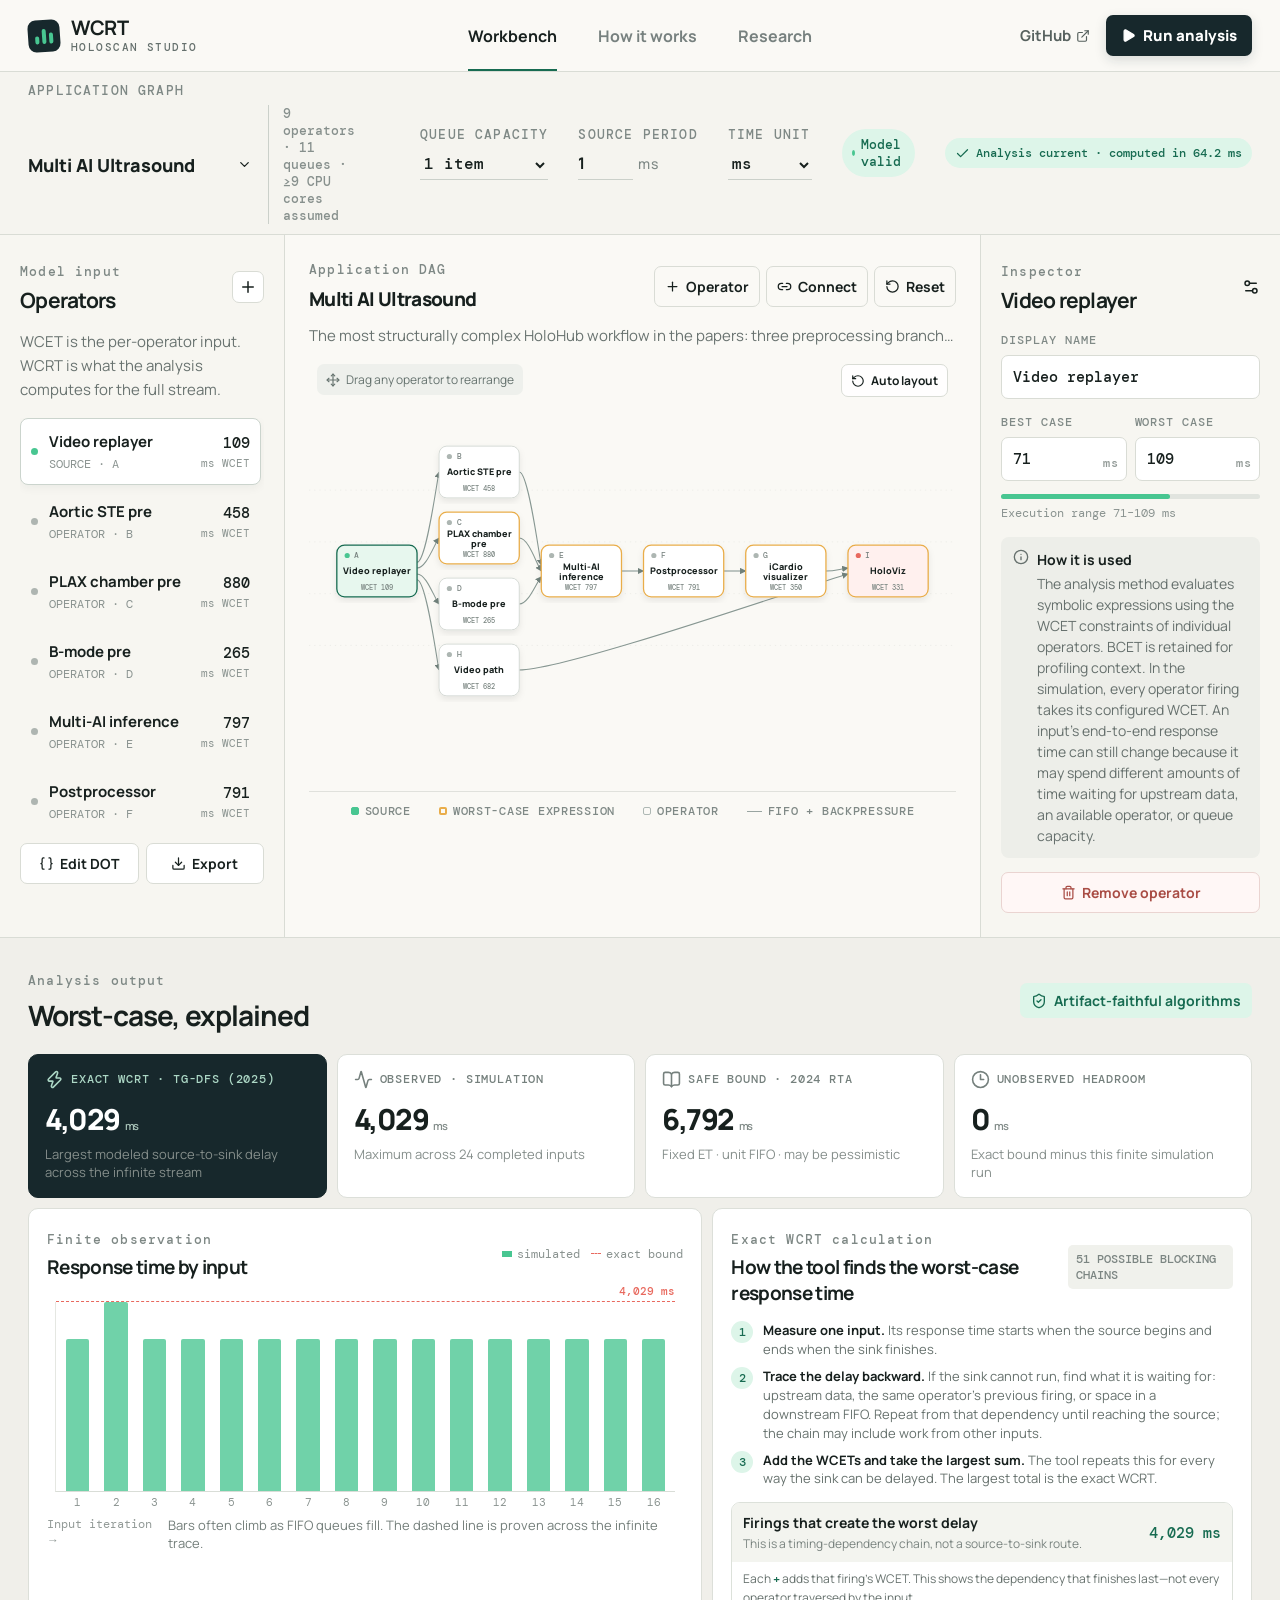
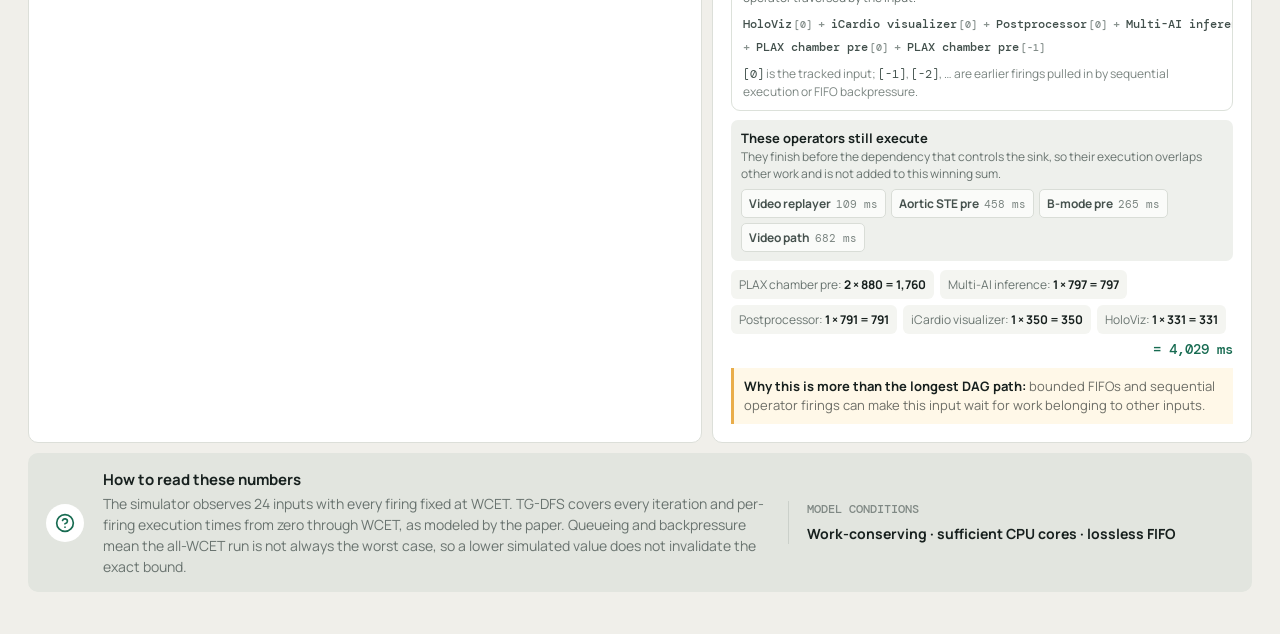
==== index.html @ 4a877a73 "Make timing fields seamless to edit" ====
<!doctype html>
<html lang="en">
  <head>
    <meta charset="UTF-8" />
    <meta name="viewport" content="width=device-width, initial-scale=1.0" />
    <meta name="theme-color" content="#f3f2ed" />
    <link rel="icon" href="/favicon.svg" type="image/svg+xml" />
    <meta name="description" content="Interactive response-time analysis for NVIDIA Holoscan application graphs." />
    <title>Holoscan WCRT Studio</title>
    <script type="module" crossorigin src="/assets/index-D1Czj8SK.js"></script>
    <link rel="stylesheet" crossorigin href="/assets/index-jRP86e7h.css">
  </head>
  <body>
    <div id="root"></div>
  </body>
</html>
---- assets/index-jRP86e7h.css ----
@import "https://fonts.googleapis.com/css2?family=DM+Mono:wght@400;500&family=Manrope:wght@400;500;600;700;800&display=swap";:root{color:#17201e;font-synthesis:none;--ink:#17201e;--muted:#697370;--line:#d9dcd5;--paper:#faf9f5;--white:#fff;--green:#48c691;--green-dark:#176b51;--green-pale:#ddf5e9;--navy:#17282c;--blue:#437bff;--amber:#e9ad4a;--red:#e8695e;background:#f2f1ec;font-family:Manrope,system-ui,sans-serif}*{box-sizing:border-box}body{background:var(--paper);min-width:320px;min-height:100vh;margin:0}button,input,select,textarea{font:inherit}button,select{cursor:pointer}button{color:inherit}a{color:inherit;text-decoration:none}code{font-family:DM Mono,monospace}.app-shell{min-height:100vh}.topbar{border-bottom:1px solid var(--line);z-index:50;-webkit-backdrop-filter:blur(14px);backdrop-filter:blur(14px);background:#faf9f5f0;grid-template-columns:270px 1fr 270px;align-items:center;height:66px;padding:0 28px;display:grid;position:sticky;top:0}.logo-lockup{align-items:center;gap:11px;display:flex}.logo-lockup strong{letter-spacing:-.04em;font-size:17px;line-height:1;display:block}.logo-lockup small{letter-spacing:.13em;color:#65706d;margin-top:4px;font:500 8px/1 DM Mono;display:block}.logo-mark{background:var(--navy);border-radius:8px;justify-content:center;align-items:flex-end;gap:3px;width:32px;height:32px;padding-bottom:8px;display:flex;transform:rotate(-4deg)}.logo-mark span{background:var(--green);border-radius:2px;width:4px;display:block}.logo-mark span:first-child{height:8px}.logo-mark span:nth-child(2){height:15px}.logo-mark span:nth-child(3){height:11px}.main-nav{justify-content:center;gap:5px;height:100%;display:flex}.main-nav button{color:#77817f;background:0 0;border:0;padding:0 18px;font-size:13px;font-weight:700;position:relative}.main-nav button:after{content:"";background:var(--green-dark);height:2px;transition:transform .2s;position:absolute;bottom:0;left:18px;right:18px;transform:scaleX(0)}.main-nav button.active{color:var(--ink)}.main-nav button.active:after{transform:scaleX(1)}.top-actions{justify-self:end;align-items:center;gap:16px;display:flex}.text-link{color:#56615e;align-items:center;gap:5px;font-size:12px;font-weight:700;display:inline-flex}.run-button,.primary-button{background:var(--navy);color:#fff;border:0;border-radius:7px;align-items:center;gap:7px;padding:10px 15px;font-size:12px;font-weight:800;display:inline-flex;box-shadow:0 4px 12px #17282c26}.menu-button{background:0 0;border:0;display:none}.context-bar{border-bottom:1px solid var(--line);background:#f5f4ef;align-items:center;gap:30px;min-height:78px;padding:10px 28px;display:flex}.preset-control{grid-template-columns:auto auto;align-items:center;column-gap:14px;display:grid}.preset-control label,.compact-control,.eyebrow{color:#7e8885;letter-spacing:.12em;font:500 9px/1.2 DM Mono}.preset-control label{grid-column:1/3;margin-bottom:5px}.select-wrap{align-items:center;display:flex;position:relative}.select-wrap select{appearance:none;color:var(--ink);background:0 0;border:0;padding:3px 26px 3px 0;font-size:15px;font-weight:800}.select-wrap svg{pointer-events:none;position:absolute;right:2px}.graph-meta{color:#87908d;border-left:1px solid #cbd0ca;padding-left:14px;font:500 10px DM Mono}.context-spacer{flex:1}.compact-control{white-space:nowrap;flex-direction:column;gap:7px;display:flex}.compact-control select,.compact-control input{min-width:84px;color:var(--ink);background:0 0;border:0;border-bottom:1px solid #cbd0ca;outline:none;padding:1px 0 4px;font-size:12px;font-weight:700}.compact-control input{width:55px;min-width:0}.compact-control span{text-transform:lowercase;font-family:Manrope;font-size:11px}.model-status{border-radius:99px;align-items:center;gap:6px;padding:7px 10px;font:600 10px DM Mono;display:flex}.model-status span{border-radius:50%;width:6px;height:6px}.model-status.good{background:var(--green-pale);color:var(--green-dark)}.model-status.good span{background:var(--green)}.model-status.bad{color:#a8473f;background:#fee6e3}.model-status.bad span{background:var(--red)}.analysis-status{white-space:nowrap;color:#66716d;background:#eef0ec;border-radius:99px;align-items:center;gap:6px;padding:7px 10px;font:600 10px DM Mono;display:flex}.analysis-status.success{background:var(--green-pale);color:var(--green-dark)}.analysis-status.running{color:#345eac;background:#e6eefc}.analysis-status.dirty{color:#895a13;background:#fff0d6}.spin{animation:.85s linear infinite spin}@keyframes spin{to{transform:rotate(360deg)}}.validation-banner{color:#7c5216;background:#fff0de;border:1px solid #f1c77f;border-radius:9px;align-items:flex-start;gap:10px;margin:16px 28px 0;padding:12px 16px;font-size:12px;display:flex}.validation-banner strong,.validation-banner span{display:block}.validation-banner span{margin-top:2px}.analysis-progress,.stale-banner{border-radius:9px;align-items:flex-start;gap:10px;margin:16px 28px 0;padding:13px 16px;font-size:13px;display:flex;position:relative;overflow:hidden}.analysis-progress{color:#315893;background:#edf3ff;border:1px solid #b9cbed}.stale-banner{color:#7c5519;background:#fff3dc;border:1px solid #e9c57f}.analysis-progress strong,.analysis-progress span,.stale-banner strong,.stale-banner span{display:block}.analysis-progress span,.stale-banner span{color:inherit;opacity:.82;margin-top:3px}.analysis-progress i{background:linear-gradient(90deg, transparent 0%, var(--blue) 48%, transparent 100%);height:3px;animation:1.15s ease-in-out infinite progress-sweep;position:absolute;bottom:0;left:0;right:0}@keyframes progress-sweep{0%{transform:translate(-100%)}to{transform:translate(100%)}}.run-button.running{background:#4a5653}.workspace-grid{border-bottom:1px solid var(--line);grid-template-columns:248px minmax(520px,1fr) 250px;min-height:590px;display:grid}.left-panel,.right-panel{background:#f7f6f1;padding:22px 18px}.left-panel{border-right:1px solid var(--line)}.right-panel{border-left:1px solid var(--line)}.panel-heading,.canvas-toolbar,.section-title,.card-head,.modal-head{justify-content:space-between;align-items:center;gap:12px;display:flex}.panel-heading h2,.section-title h2,.canvas-toolbar h1,.card-head h3,.modal h2{letter-spacing:-.035em;margin:5px 0 0}.helper{color:var(--muted);margin:16px 0;font-size:11px;line-height:1.55}.graph-title-editor{flex:1;min-width:0;display:block}.graph-title-editor input{width:min(480px,100%);color:var(--ink);letter-spacing:-.035em;background:0 0;border:1px solid #0000;border-radius:6px;outline:none;margin:3px 0 0 -7px;padding:3px 6px;font-size:19px;font-weight:800;display:block}.graph-title-editor input:hover{border-color:var(--line);background:#ffffff73}.graph-title-editor input:focus{border-color:var(--green-dark);background:var(--white);box-shadow:0 0 0 3px #48c6911c}.icon-button{border:1px solid var(--line);background:var(--white);border-radius:7px;justify-content:center;align-items:center;width:32px;height:32px;display:inline-flex}.operator-list{flex-direction:column;gap:3px;max-height:410px;padding-right:3px;display:flex;overflow-y:auto}.operator-row{text-align:left;background:0 0;border:1px solid #0000;border-radius:8px;grid-template-columns:10px 1fr auto;align-items:center;gap:8px;width:100%;padding:10px 9px;display:grid}.operator-row:hover{background:#eeefe9}.operator-row.selected{background:var(--white);border-color:#cbd4cd;box-shadow:0 3px 10px #17201e0d}.role-dot{background:#aeb5b1;border-radius:50%;width:7px;height:7px}.role-dot.source{background:var(--green)}.role-dot.sink{background:var(--red)}.operator-copy strong,.operator-copy small,.wcet-value strong,.wcet-value small{display:block}.operator-copy strong{white-space:nowrap;text-overflow:ellipsis;max-width:112px;font-size:11px;font-weight:700;overflow:hidden}.operator-copy small{color:#8a9390;text-transform:uppercase;margin-top:3px;font:400 8px DM Mono}.wcet-value{text-align:right}.wcet-value strong{font:500 11px DM Mono}.wcet-value small{color:#8a9390;margin-top:3px;font:400 7px DM Mono}.left-actions{grid-template-columns:1fr 1fr;gap:7px;margin-top:15px;display:grid}.left-actions button,.tool-group button,.secondary-button{border:1px solid var(--line);background:var(--white);border-radius:7px;justify-content:center;align-items:center;gap:6px;padding:8px;font-size:10px;font-weight:700;display:inline-flex}.canvas-panel{background:var(--paper);min-width:0;padding:22px 24px 12px;overflow:hidden}.canvas-description{color:var(--muted);white-space:nowrap;text-overflow:ellipsis;max-width:690px;margin:8px 0 2px;font-size:11px;overflow:hidden}.tool-group{gap:6px;display:flex}.tool-group button{background:0 0}.tool-group button:hover,.tool-group button.active{background:var(--green-pale);color:var(--green-dark);border-color:#88bda6}.connect-hint{background:var(--green-pale);color:var(--green-dark);border-radius:7px;align-items:center;gap:7px;margin-top:10px;padding:8px 12px;font-size:10px;display:flex}.graph-canvas{width:100%;min-height:430px;margin-top:8px;position:relative}.graph-canvas>svg{width:100%;height:430px;overflow:visible}.grid-lines line{stroke:#e7e7e1;stroke-dasharray:2 6}.edges path{stroke:#9aa7a2;stroke-width:1.6px;fill:none}.edges marker path{fill:#8c9b96;stroke:none}.queue-pill rect{fill:#f1f2ee;stroke:#d4d9d3}.queue-pill text{fill:#77827e;text-anchor:middle;font:500 9px DM Mono}.node{cursor:grab;touch-action:none;outline:none}.node:active{cursor:grabbing}.node>rect{fill:var(--white);stroke:#cbd2cd;stroke-width:1.2px;transition:stroke .18s,fill .18s}.node:hover>rect{stroke:#86a89a}.node.selected>rect{stroke:var(--green-dark);stroke-width:2px}.node.critical>rect{stroke:var(--amber);stroke-width:2px}.node.selected.critical>rect{stroke:var(--green-dark)}.node.source>rect{fill:#e7f7ee}.node.sink>rect{fill:#fff0ee}.node circle{fill:#adb6b2}.node.source circle{fill:var(--green)}.node.sink circle{fill:var(--red)}.node-id{fill:#798481;font:500 9px DM Mono}.node-name{fill:var(--ink);font-size:11px;font-weight:800}.node-time{fill:#7b8682;font:500 8px DM Mono}.legend{color:#7f8986;text-transform:uppercase;letter-spacing:.06em;border-top:1px solid #e0e1dc;justify-content:center;align-items:center;gap:22px;padding-top:11px;font:500 8px DM Mono;display:flex}.legend span{align-items:center;gap:6px;display:flex}.legend-node{border:1px solid #aeb8b4;border-radius:2px;width:8px;height:8px}.legend-node.source{background:var(--green);border-color:var(--green)}.legend-node.critical{border:2px solid var(--amber)}.legend-line{background:#99a5a1;width:15px;height:1px}.inspector-form{margin-top:18px}.inspector-form>label,.field-row label{letter-spacing:.08em;color:#808a87;font:500 8px DM Mono;display:block;position:relative}.inspector-form input{border:1px solid var(--line);background:var(--white);width:100%;color:var(--ink);border-radius:7px;outline:none;margin-top:7px;padding:9px 10px;font-size:11px;font-weight:700}.inspector-form input:focus{border-color:var(--green-dark);box-shadow:0 0 0 3px #48c6911c}.field-row{grid-template-columns:1fr 1fr;gap:8px;margin-top:15px;display:grid}.field-row label span{color:#929a97;text-transform:none;position:absolute;bottom:10px;right:8px}.field-row input{padding-right:26px}.range-visual{background:#e1e4df;border-radius:9px;height:5px;margin-top:13px;position:relative}.range-visual div{background:var(--green);border-radius:9px;height:100%}.range-visual span{color:#8a9390;font:400 8px DM Mono;position:absolute;top:11px;left:0}.inspector-note{color:#66706d;background:#edeee9;border-radius:8px;align-items:flex-start;gap:8px;margin-top:38px;padding:12px;display:flex}.inspector-note svg{flex:none}.inspector-note p{margin:0;font-size:9px;line-height:1.5}.inspector-note strong{color:var(--ink);margin-bottom:3px;display:block}.danger-button{color:#a94d45;background:#fff7f6;border:1px solid #ead4d1;border-radius:7px;justify-content:center;align-items:center;gap:6px;width:100%;margin-top:14px;padding:8px;font-size:10px;font-weight:700;display:flex}.results-section{background:#f0efea;padding:30px 28px 42px}.research-badge{color:var(--green-dark);background:var(--green-pale);border-radius:7px;align-items:center;gap:7px;padding:8px 11px;font-size:10px;font-weight:700;display:flex}.metric-grid{grid-template-columns:repeat(4,1fr);gap:10px;margin-top:20px;display:grid}.metric-card{background:var(--white);border:1px solid #dcdfd9;border-radius:10px;min-width:0;padding:15px 16px}.metric-card.primary{background:var(--navy);color:#fff;border-color:var(--navy)}.metric-label{color:#75807d;letter-spacing:.07em;align-items:center;gap:7px;font:500 8px DM Mono;display:flex}.primary .metric-label{color:#acd7c5}.metric-value{letter-spacing:-.05em;white-space:nowrap;text-overflow:ellipsis;margin-top:10px;font-size:29px;font-weight:800;overflow:hidden}.metric-value small{color:#818b88;margin-left:5px;font-size:11px;font-weight:600}.primary .metric-value small{color:#a8c3b8}.metric-card p{color:#858e8b;white-space:nowrap;text-overflow:ellipsis;margin:6px 0 0;font-size:9px;overflow:hidden}.analysis-grid{grid-template-columns:1.25fr 1fr;gap:10px;min-width:0;margin-top:10px;display:grid}.analysis-card{background:var(--white);border:1px solid #dcdfd9;border-radius:10px;min-width:0;min-height:305px;padding:18px}.chart-key{color:#89928f;align-items:center;gap:5px;font:400 8px DM Mono;display:flex}.chart-key .observed,.chart-key .bound{background:var(--green);width:10px;height:6px;display:inline-block}.chart-key .bound{border-top:1px dashed var(--red);background:0 0;height:1px;margin-left:6px}.bar-chart{border-bottom:1px solid #d9ddd7;border-left:1px solid #e5e7e2;align-items:flex-end;gap:5px;height:190px;margin:22px 8px 0;padding:0 5px;display:flex;position:relative}.bar-column{flex:1;justify-content:center;align-items:flex-end;min-width:5px;height:100%;display:flex;position:relative}.bar-value{background:var(--green);opacity:.78;border-radius:2px 2px 0 0;width:70%;transition:height .35s}.bar-column span{color:#8b9491;font:400 7px DM Mono;position:absolute;bottom:-18px}.bound-line{border-top:1px dashed var(--red);z-index:2;position:absolute;left:0;right:0}.bound-line span{color:var(--red);background:var(--white);padding-left:5px;font:500 8px DM Mono;position:absolute;bottom:4px;right:0}.chart-footer{color:#929a97;justify-content:space-between;margin-top:24px;font:400 8px DM Mono;display:flex}.chart-footer p{color:#737e7a;margin:0;font-family:Manrope;font-size:9px}.candidate-index{color:#7b8582;background:#f0f1ec;border-radius:5px;padding:6px 8px;font:500 8px DM Mono}.formula{white-space:nowrap;text-overflow:ellipsis;background:#f5f5f1;border-radius:7px;margin:18px 0;padding:12px;font:500 10px DM Mono;overflow:hidden}.formula span{color:#586561}.formula strong{color:var(--green-dark)}.contributions{flex-direction:column;gap:10px;display:flex}.contribution{grid-template-columns:120px 1fr 55px;align-items:center;gap:9px;font-size:9px;display:grid}.contribution>span{white-space:nowrap;text-overflow:ellipsis;overflow:hidden}.contribution>div{background:#edf0eb;border-radius:5px;height:6px;overflow:hidden}.contribution i{background:var(--amber);border-radius:5px;height:100%;display:block}.contribution i.negative{background:var(--blue)}.contribution strong{text-align:right;font:500 9px DM Mono}.inline-warning{color:#945f16;gap:6px;margin-top:12px;font-size:9px;display:flex}.empty-state{color:#9aa29f;flex-direction:column;justify-content:center;align-items:center;height:260px;font-size:11px;display:flex}.wcrt-guide{gap:8px;margin-top:15px;display:grid}.wcrt-guide>div{grid-template-columns:24px 1fr;align-items:start;gap:8px;display:grid}.wcrt-guide>div>span{background:var(--green-pale);width:22px;height:22px;color:var(--green-dark);border-radius:50%;place-items:center;font:500 10px DM Mono;display:grid}.wcrt-guide p{color:#66716d;margin:0;font-size:10px;line-height:1.45}.wcrt-guide strong{color:var(--ink)}.winning-chain{border:1px solid #dce1da;border-radius:9px;margin-top:14px;overflow:hidden}.winning-chain-head{background:#f3f4ef;justify-content:space-between;align-items:center;gap:12px;padding:10px 11px;display:flex}.winning-chain-head div>strong,.winning-chain-head div>span{display:block}.winning-chain-head div>span{color:#79837f;margin-top:3px;font-size:9px}.winning-chain-head>b{white-space:nowrap;color:var(--green-dark);font:500 12px DM Mono}.chain-explanation,.iteration-key{color:#66716d;margin:0;padding:8px 11px 0;font-size:9px;line-height:1.45}.chain-explanation code{color:var(--green-dark);font-weight:700}.iteration-key{color:#7b8581;padding:0 11px 9px}.iteration-key code{color:#465550}.expression-lines{gap:7px;padding:10px 11px;display:grid;overflow-x:auto}.expression-line{align-items:center;gap:6px;min-width:max-content;display:flex}.expression-term{color:#42504c;align-items:baseline;gap:2px;font:500 9px DM Mono;display:inline-flex}.expression-term i{color:#89938f;margin-right:4px;font-style:normal}.expression-term small{color:#7f8a86}.expression-term.subtract,.expression-term.subtract i{color:#4774b5}.overlapped-operators{color:#68736f;background:#eef0ec;border-radius:7px;margin-top:9px;padding:9px 10px}.overlapped-operators>div strong,.overlapped-operators>div span{display:block}.overlapped-operators>div strong{color:var(--ink);font-size:10px}.overlapped-operators>div span{margin-top:2px;font-size:9px;line-height:1.4}.overlapped-operators ul{flex-wrap:wrap;gap:5px;margin:7px 0 0;padding:0;list-style:none;display:flex}.overlapped-operators li{color:#46524e;background:#ffffffb8;border:1px solid #d9ddd7;border-radius:5px;padding:5px 7px;font-size:9px;font-weight:700}.overlapped-operators li small{color:#7b8581;margin-left:3px;font:400 8px DM Mono}.wcet-arithmetic{flex-wrap:wrap;align-items:center;gap:6px;margin-top:9px;display:flex}.wcet-arithmetic>span{color:#697470;background:#f4f5f1;border-radius:6px;padding:6px 8px;font-size:9px}.wcet-arithmetic>span strong{color:var(--ink)}.wcet-arithmetic>span.subtract{color:#4774b5}.wcet-arithmetic>b{color:var(--green-dark);margin-left:auto;font:500 11px DM Mono}.not-path-note{border-left:3px solid var(--amber);color:#6c6d66;background:#fff8e8;margin:10px 0 0;padding:9px 10px;font-size:10px;line-height:1.45}.not-path-note strong{color:var(--ink)}.interpretation-strip{background:#e2e5df;border-radius:10px;grid-template-columns:42px 1.5fr 1fr;align-items:center;gap:15px;margin-top:10px;padding:15px 18px;display:grid}.strip-icon{background:var(--white);width:38px;height:38px;color:var(--green-dark);border-radius:50%;place-items:center;display:grid}.interpretation-strip p{color:#69736f;margin:3px 0 0;font-size:9px;line-height:1.5}.strip-fact{border-left:1px solid #cbd0ca;padding-left:18px}.strip-fact span{color:#808985;margin-bottom:5px;font:500 8px DM Mono;display:block}.modal-backdrop{z-index:100;-webkit-backdrop-filter:blur(3px);backdrop-filter:blur(3px);background:#111a188c;place-items:center;padding:20px;display:grid;position:fixed;inset:0}.modal{background:var(--paper);border-radius:14px;width:min(720px,100%);padding:24px;box-shadow:0 24px 80px #00000040}.modal h2{font-size:21px}.modal>p{color:var(--muted);font-size:11px}.modal textarea{resize:vertical;border:1px solid var(--line);color:#d9eee5;background:#182220;border-radius:9px;outline:none;width:100%;height:340px;padding:14px;font:400 11px/1.6 DM Mono}.modal-actions{justify-content:flex-end;gap:8px;margin-top:14px;display:flex}.secondary-button,.primary-button{padding:9px 13px}.inline-error{color:#9d423b;background:#fee9e6;border-radius:6px;align-items:center;gap:6px;margin-top:8px;padding:8px 10px;font-size:10px;display:flex}.content-page{background:var(--paper);min-height:calc(100vh - 66px)}.page-hero{border-bottom:1px solid var(--line);max-width:1120px;margin:0 auto;padding:78px 28px 60px}.page-hero h1{letter-spacing:-.065em;max-width:980px;margin:18px 0 22px;font-size:clamp(42px,5vw,70px);line-height:1.03}.page-hero h1 em{color:var(--green-dark);font-style:normal}.page-hero p{max-width:720px;color:var(--muted);font-size:14px;line-height:1.8}.method-demo{grid-template-columns:.8fr 1.4fr;gap:60px;max-width:1120px;margin:0 auto;padding:50px 28px;display:grid}.step-list{flex-direction:column;display:flex}.step-list button{text-align:left;opacity:.48;background:0 0;border:0;border-left:2px solid #dfe2dc;grid-template-columns:30px 1fr;gap:6px;padding:13px 0 13px 18px;display:grid}.step-list button.active{border-color:var(--green-dark);opacity:1}.step-list button>span{color:var(--green-dark);padding-top:3px;font:500 9px DM Mono}.step-list p{color:var(--muted);margin:5px 0 0;font-size:10px;line-height:1.6}.trace-visual{border:1px solid var(--line);background:#f4f4ef;border-radius:12px;padding:16px}.trace-head{color:#8a9390;justify-content:space-between;font:500 8px DM Mono;display:flex}.trace-visual svg{width:100%}.trace-visual rect{fill:#fff;stroke:#cdd4ce;opacity:.15;transition:opacity .4s}.trace-visual rect.revealed{opacity:1}.trace-visual text{fill:#53615d;opacity:.8;font:600 9px Manrope}.trace-visual text.weight{fill:#8b9591;font:400 7px DM Mono}.trace-visual path{fill:none;stroke-width:1.5px;opacity:.08;transition:opacity .4s}.trace-visual path.revealed{opacity:1}.data-edge{stroke:var(--green-dark)}.sequence-edge{stroke:var(--red)}.back-edge{stroke:var(--blue);stroke-dasharray:4 3}.trace-visual marker path{fill:#73817c;stroke:none;opacity:1}.trace-legend{color:#79837f;justify-content:center;align-items:center;gap:8px;font:400 7px DM Mono;display:flex}.trace-legend span{width:12px;height:2px;margin-left:8px}.trace-legend .green{background:var(--green-dark)}.trace-legend .red{background:var(--red)}.trace-legend .blue{background:var(--blue)}.conditions-section,.compare-section,.evidence-section,.scope-section{border-top:1px solid var(--line);max-width:1120px;margin:0 auto;padding:58px 28px}.conditions-section h2,.compare-section h2,.evidence-section h2,.scope-section h2{letter-spacing:-.045em;margin:9px 0 0;font-size:28px}.condition-grid{grid-template-columns:repeat(3,1fr);gap:12px;margin-top:28px;display:grid}.condition-grid article{background:#f2f2ed;border-radius:9px;padding:20px}.condition-grid article>span{color:var(--green-dark);font:500 9px DM Mono}.condition-grid h3{margin:10px 0 4px;font-size:15px}.condition-grid p{color:var(--muted);min-height:35px;font-size:10px;line-height:1.6}.condition-grid code{color:var(--green-dark);font-size:11px}.compare-table{border-top:1px solid var(--ink);margin-top:28px}.table-row{border-bottom:1px solid var(--line);grid-template-columns:1fr 1fr 1fr;padding:13px 10px;font-size:11px;display:grid}.table-row.header{color:#89928f;letter-spacing:.08em;font:500 8px DM Mono}.new-value{color:var(--green-dark);align-items:center;gap:6px;font-weight:700;display:flex}.paper-grid{grid-template-columns:1fr 1fr;gap:14px;max-width:1120px;margin:0 auto;padding:50px 28px 60px;display:grid}.paper-card{border-radius:12px;flex-direction:column;min-height:420px;padding:32px;display:flex;position:relative;overflow:hidden}.paper-card:after{content:"";opacity:.12;border:1px solid;border-radius:50%;width:210px;height:210px;position:absolute;top:-85px;right:-90px;box-shadow:0 0 0 28px #0000,0 0 0 29px}.paper-2024{color:var(--ink);background:#e9ebe5}.paper-2025{background:var(--navy);color:#fff}.paper-year{letter-spacing:-.07em;font-size:58px;font-weight:800;line-height:1}.paper-tag{opacity:.7;border:1px solid;border-radius:4px;align-self:flex-start;margin-top:12px;padding:5px 7px;font:500 8px DM Mono}.paper-card h2{letter-spacing:-.035em;max-width:450px;font-size:20px;line-height:1.35}.paper-card p{opacity:.67;font-size:11px;line-height:1.65}.paper-card ul{flex-direction:column;gap:8px;margin:12px 0 20px;padding:0;font-size:10px;list-style:none;display:flex}.paper-card li{align-items:center;gap:7px;display:flex}.paper-card li svg{color:var(--green)}.paper-links{gap:18px;margin-top:auto;display:flex}.paper-links a{align-items:center;gap:6px;font-size:10px;font-weight:800;display:flex}.caption{color:#848e8a;font:400 8px DM Mono}.benchmark-grid{grid-template-columns:repeat(4,1fr);gap:10px;margin-top:25px;display:grid}.benchmark-grid article{background:#f0f1eb;border-radius:9px;padding:20px}.benchmark-grid span{color:#808a86;font:500 8px DM Mono}.benchmark-grid strong{letter-spacing:-.05em;margin:9px 0 5px;font-size:31px;display:block}.benchmark-grid strong small{font-size:11px}.benchmark-grid p{color:var(--muted);margin:0;font-size:9px;line-height:1.5}.scope-section{grid-template-columns:1fr 1fr;gap:80px;display:grid}.scope-section>div>p{color:var(--muted);font-size:11px;line-height:1.7}.scope-list{flex-direction:column;gap:15px;display:flex}.scope-list>div{color:var(--muted);grid-template-columns:24px 1fr;gap:9px;font-size:10px;line-height:1.55;display:grid}.scope-list svg{color:var(--green-dark)}.scope-list strong{color:var(--ink);margin-bottom:2px;display:block}.sources-strip{border:1px solid var(--line);border-radius:8px;align-items:center;gap:26px;max-width:1064px;margin:0 auto 50px;padding:16px 18px;font-size:9px;display:flex}.sources-strip a{color:var(--green-dark);align-items:center;gap:4px;font-weight:700;display:flex}@media (width<=1100px){.topbar{grid-template-columns:220px 1fr 220px}.workspace-grid{grid-template-columns:220px minmax(500px,1fr)}.right-panel{display:none}.metric-grid{grid-template-columns:repeat(2,1fr)}.context-bar{gap:16px}.graph-meta{display:none}}@media (width<=780px){.topbar{grid-template-columns:1fr auto;padding:0 16px}.main-nav{background:var(--paper);border-bottom:1px solid var(--line);flex-direction:column;height:auto;padding:8px;display:none;position:absolute;top:66px;left:0;right:0}.main-nav.open{display:flex}.main-nav button{padding:12px}.main-nav button:after{display:none}.top-actions{grid-column:2}.menu-button{display:block}.hide-small{display:none}.run-button{padding:9px}.context-bar{padding:10px 16px;overflow-x:auto}.context-spacer{min-width:10px}.model-status{display:none}.workspace-grid{display:block}.left-panel{border-right:0;border-bottom:1px solid var(--line)}.operator-list{grid-template-columns:repeat(2,1fr);max-height:210px;display:grid}.canvas-panel{padding:20px 12px}.canvas-toolbar{align-items:flex-start}.tool-group{flex-wrap:wrap;justify-content:flex-end}.canvas-description{white-space:normal}.graph-canvas{max-width:100%;overflow-x:auto}.graph-canvas>svg{width:760px;max-width:none}.legend{flex-wrap:wrap;justify-content:flex-start;min-width:0}.results-section{padding:28px 14px}.analysis-grid{grid-template-columns:minmax(0,1fr)}.interpretation-strip{grid-template-columns:40px 1fr}.strip-fact{border-left:0;grid-column:2;padding-left:0}.page-hero{padding:55px 20px 40px}.method-demo,.paper-grid,.scope-section{grid-template-columns:1fr;gap:30px;padding-left:20px;padding-right:20px}.condition-grid,.benchmark-grid{grid-template-columns:1fr 1fr}.conditions-section,.compare-section,.evidence-section,.scope-section{padding-left:20px;padding-right:20px}.sources-strip{flex-wrap:wrap;margin:0 20px 30px}.paper-card{min-height:390px}}@media (width<=480px){.run-button{font-size:0}.run-button svg{margin:0}.preset-control{min-width:180px}.operator-list,.metric-grid,.condition-grid,.benchmark-grid{grid-template-columns:1fr}.metric-card p{white-space:normal}.analysis-card{padding:13px}.contribution{grid-template-columns:90px 1fr 45px}.page-hero h1{font-size:40px}.table-row{grid-template-columns:.8fr 1fr 1fr;padding:11px 3px;font-size:9px}.paper-card{padding:23px}.paper-year{font-size:48px}}.preset-control label,.compact-control,.eyebrow{font-size:11px;line-height:1.35}.helper,.canvas-description,.operator-copy strong{font-size:13px}.operator-copy small{font-size:10px}.left-actions button,.tool-group button,.secondary-button,.danger-button{font-size:12px}.queue-pill text,.node-id{font-size:11px}.node-time,.legend,.inspector-form>label,.field-row label{font-size:10px}.inspector-form input{font-size:13px}.metric-card p{font-size:11px;line-height:1.45}.formula{font-size:12px;line-height:1.55}.contribution,.contribution strong,.inline-warning{font-size:11px}.modal>p,.modal textarea{font-size:13px}.page-hero p{font-size:16px}.trace-visual text.weight,.trace-legend{font-size:9px}.condition-grid article>span{font-size:11px}.condition-grid code,.table-row{font-size:13px}.table-row.header,.paper-tag{font-size:10px}.caption,.benchmark-grid span{font-size:10px}@media (width<=480px){.run-button{font-size:0}.table-row{font-size:11px}}body{font-size:16px}.topbar{height:72px}.logo-lockup strong{font-size:20px}.logo-lockup small{font-size:11px}.main-nav button{font-size:16px}.text-link,.run-button{font-size:15px}.context-bar{min-height:88px}.preset-control label,.compact-control,.eyebrow{letter-spacing:.09em;font-size:13px;line-height:1.4}.select-wrap select{font-size:18px}.graph-meta{font-size:13px}.compact-control select,.compact-control input{font-size:16px}.compact-control span{font-size:14px}.model-status{font-size:13px}.analysis-status{font-size:12px}.workspace-grid{grid-template-columns:285px minmax(560px,1fr) 300px}.left-panel,.right-panel{padding:24px 20px}.panel-heading h2{font-size:21px}.canvas-toolbar h1{font-size:23px}.helper,.canvas-description{font-size:15px;line-height:1.6}.operator-row{padding:12px 10px}.operator-copy strong{max-width:150px;font-size:15px}.operator-copy small{margin-top:4px;font-size:12px}.wcet-value strong{font-size:15px}.wcet-value small{font-size:11px}.left-actions button,.tool-group button,.secondary-button,.danger-button{padding:10px;font-size:14px}.connect-hint{font-size:14px}.edges path{stroke:#879792;stroke-width:1.65px}.queue-pill{display:none}.layout-reset,.drag-hint{z-index:4;border-radius:7px;align-items:center;gap:6px;font-size:12px;display:inline-flex;position:absolute;top:8px}.layout-reset{border:1px solid var(--line);background:#ffffffeb;padding:7px 9px;font-weight:700;right:8px}.drag-hint{color:#66736f;pointer-events:none;background:#eef0ebe6;padding:7px 9px;left:8px}.layout-reset svg,.drag-hint svg{flex:none;width:14px;height:14px}.node-id{font-size:12px}.node-name{font-size:14px}.node-time{font-size:11px}.legend{gap:28px;font-size:12px}.inspector-form>label,.field-row label{font-size:12px}.inspector-form input{padding:11px;font-size:15px}.range-visual span{font-size:12px}.inspector-note p{font-size:14px}.section-title h2{font-size:28px}.research-badge{font-size:14px}.metric-label{font-size:12px}.metric-card p{white-space:normal;font-size:13px}.card-head h3{font-size:19px}.chart-key{font-size:12px}.bar-column span,.bound-line span{font-size:11px}.chart-footer{font-size:12px}.chart-footer p{font-size:13px}.candidate-index{font-size:12px}.formula{font-size:14px}.wcrt-guide>div>span{font-size:12px}.wcrt-guide p{font-size:13px}.winning-chain-head div>strong{font-size:14px}.winning-chain-head div>span{font-size:12px}.winning-chain-head>b{font-size:15px}.chain-explanation,.iteration-key,.expression-term{font-size:12px}.overlapped-operators>div strong{font-size:13px}.overlapped-operators>div span,.overlapped-operators li{font-size:12px}.overlapped-operators li small{font-size:11px}.wcet-arithmetic>span{font-size:12px}.wcet-arithmetic>b{font-size:14px}.not-path-note{font-size:13px}.contribution{grid-template-columns:150px 1fr 65px;font-size:13px}.contribution strong,.inline-warning{font-size:13px}.interpretation-strip strong{font-size:15px}.interpretation-strip p{font-size:14px}.strip-fact span{font-size:12px}.strip-fact strong{font-size:14px}.modal>p,.modal textarea{font-size:15px}.inline-error{font-size:14px}.page-hero p{max-width:800px;font-size:18px}.step-list button>span{font-size:13px}.step-list strong{font-size:18px}.step-list p{font-size:15px}.trace-head{font-size:14px}.trace-visual text{font-size:15px}.trace-visual text.weight{font-size:12px}.trace-legend,.condition-grid article>span{font-size:13px}.condition-grid h3{font-size:20px}.condition-grid p,.condition-grid code{font-size:15px}.table-row{padding-top:16px;padding-bottom:16px;font-size:15px}.table-row.header,.paper-tag{font-size:12px}.paper-card h2{font-size:25px}.paper-card p{font-size:16px}.paper-card ul,.paper-links a{font-size:15px}.caption,.benchmark-grid span{font-size:12px}.benchmark-grid p{font-size:14px}.scope-section>div>p{font-size:16px}.scope-list>div{font-size:15px}.sources-strip{font-size:14px}@media (width<=1100px){.workspace-grid{grid-template-columns:270px minmax(500px,1fr)}}@media (width<=780px){.topbar{height:68px}.main-nav{top:68px}.workspace-grid{display:block}.operator-copy strong{max-width:none}}@media (width<=480px){.run-button{font-size:0}.table-row{font-size:13px}}
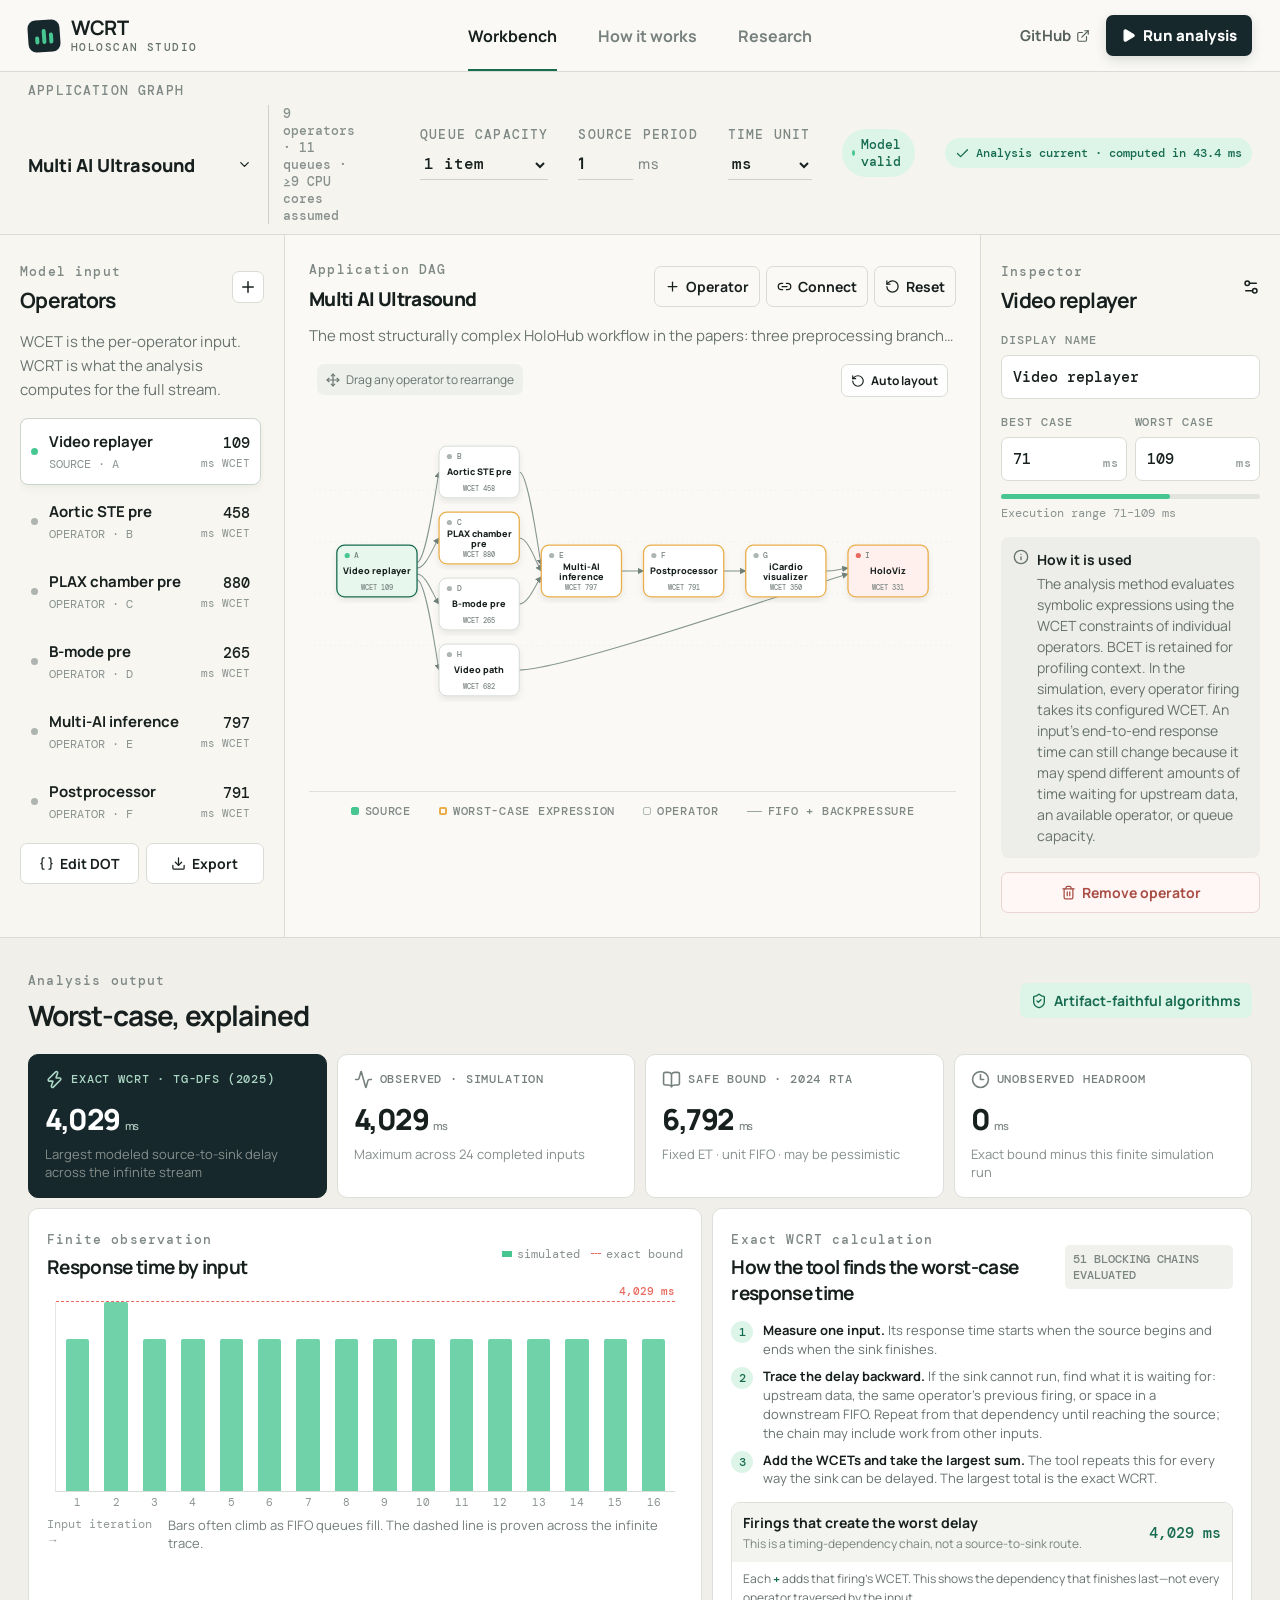
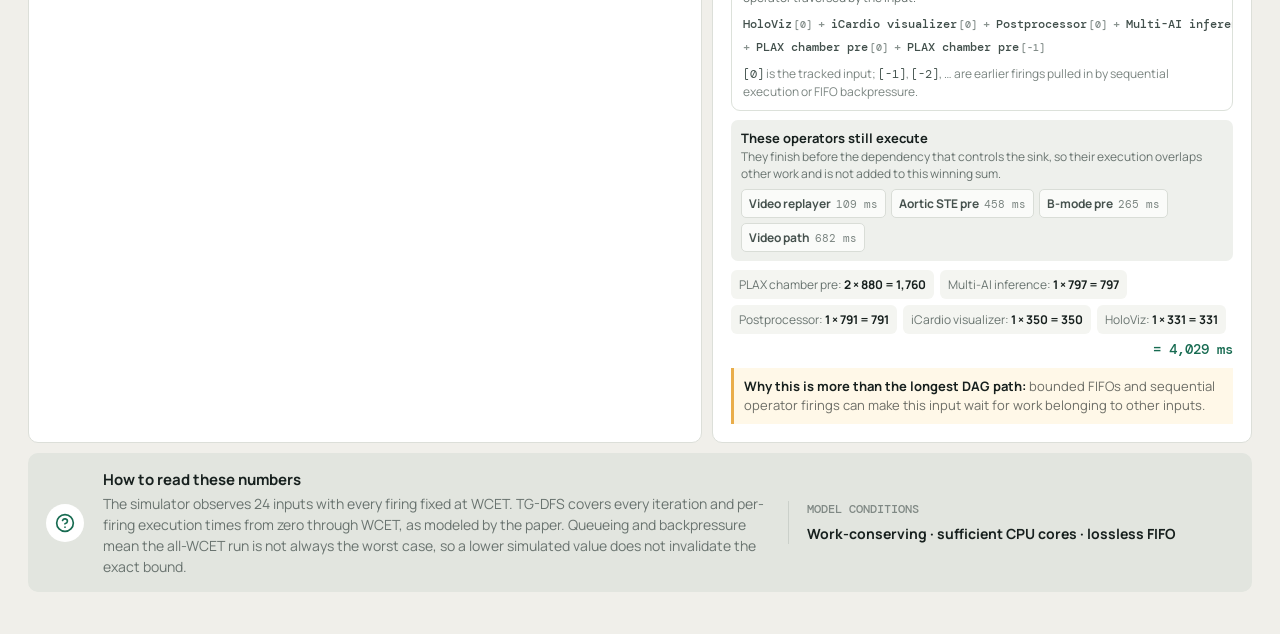
==== commit eac7413e: "Explain incomplete browser analyses clearly" ====
--- a/index.html
+++ b/index.html
@@ -7,7 +7,7 @@
     <link rel="icon" href="/favicon.svg" type="image/svg+xml" />
     <meta name="description" content="Interactive response-time analysis for NVIDIA Holoscan application graphs." />
     <title>Holoscan WCRT Studio</title>
-    <script type="module" crossorigin src="/assets/index-D1Czj8SK.js"></script>
+    <script type="module" crossorigin src="/assets/index-DJRUG8nI.js"></script>
     <link rel="stylesheet" crossorigin href="/assets/index-jRP86e7h.css">
   </head>
   <body>
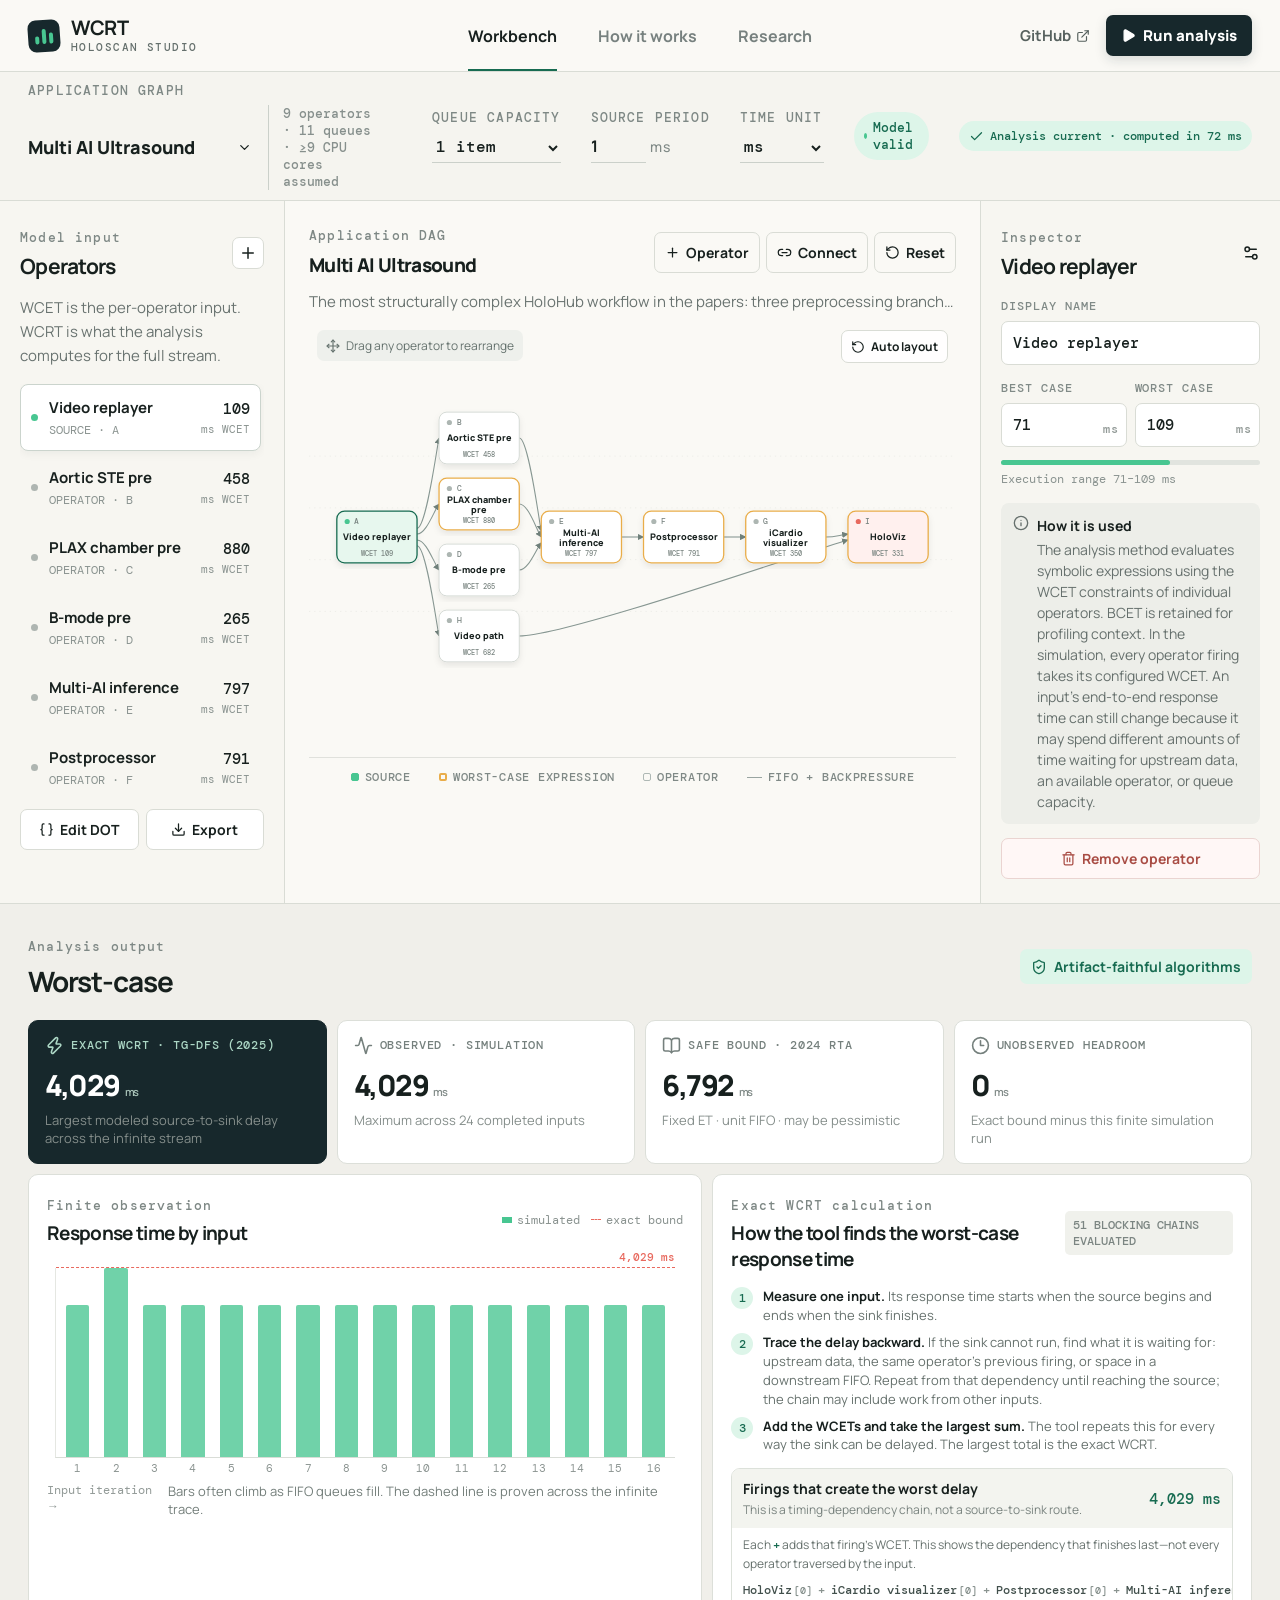
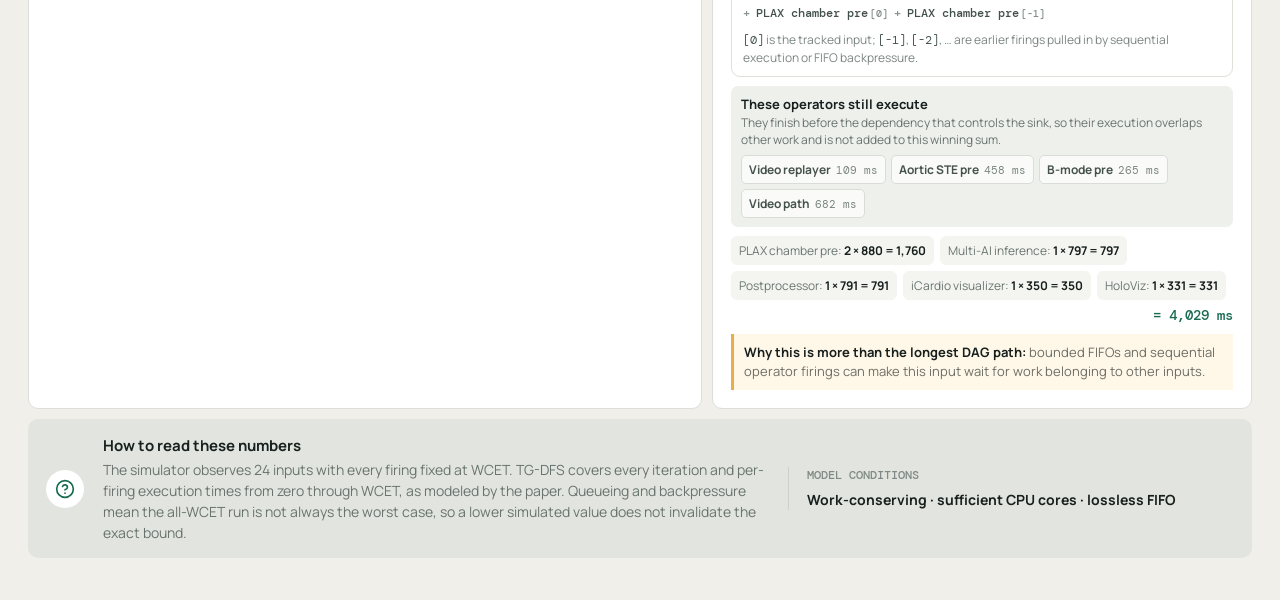
==== commit 2d4e13f0: "Simplify analysis section title" ====
--- a/index.html
+++ b/index.html
@@ -7,7 +7,7 @@
     <link rel="icon" href="/favicon.svg" type="image/svg+xml" />
     <meta name="description" content="Interactive response-time analysis for NVIDIA Holoscan application graphs." />
     <title>Holoscan WCRT Studio</title>
-    <script type="module" crossorigin src="/assets/index-DJRUG8nI.js"></script>
+    <script type="module" crossorigin src="/assets/index-Ckm7jPl8.js"></script>
     <link rel="stylesheet" crossorigin href="/assets/index-jRP86e7h.css">
   </head>
   <body>
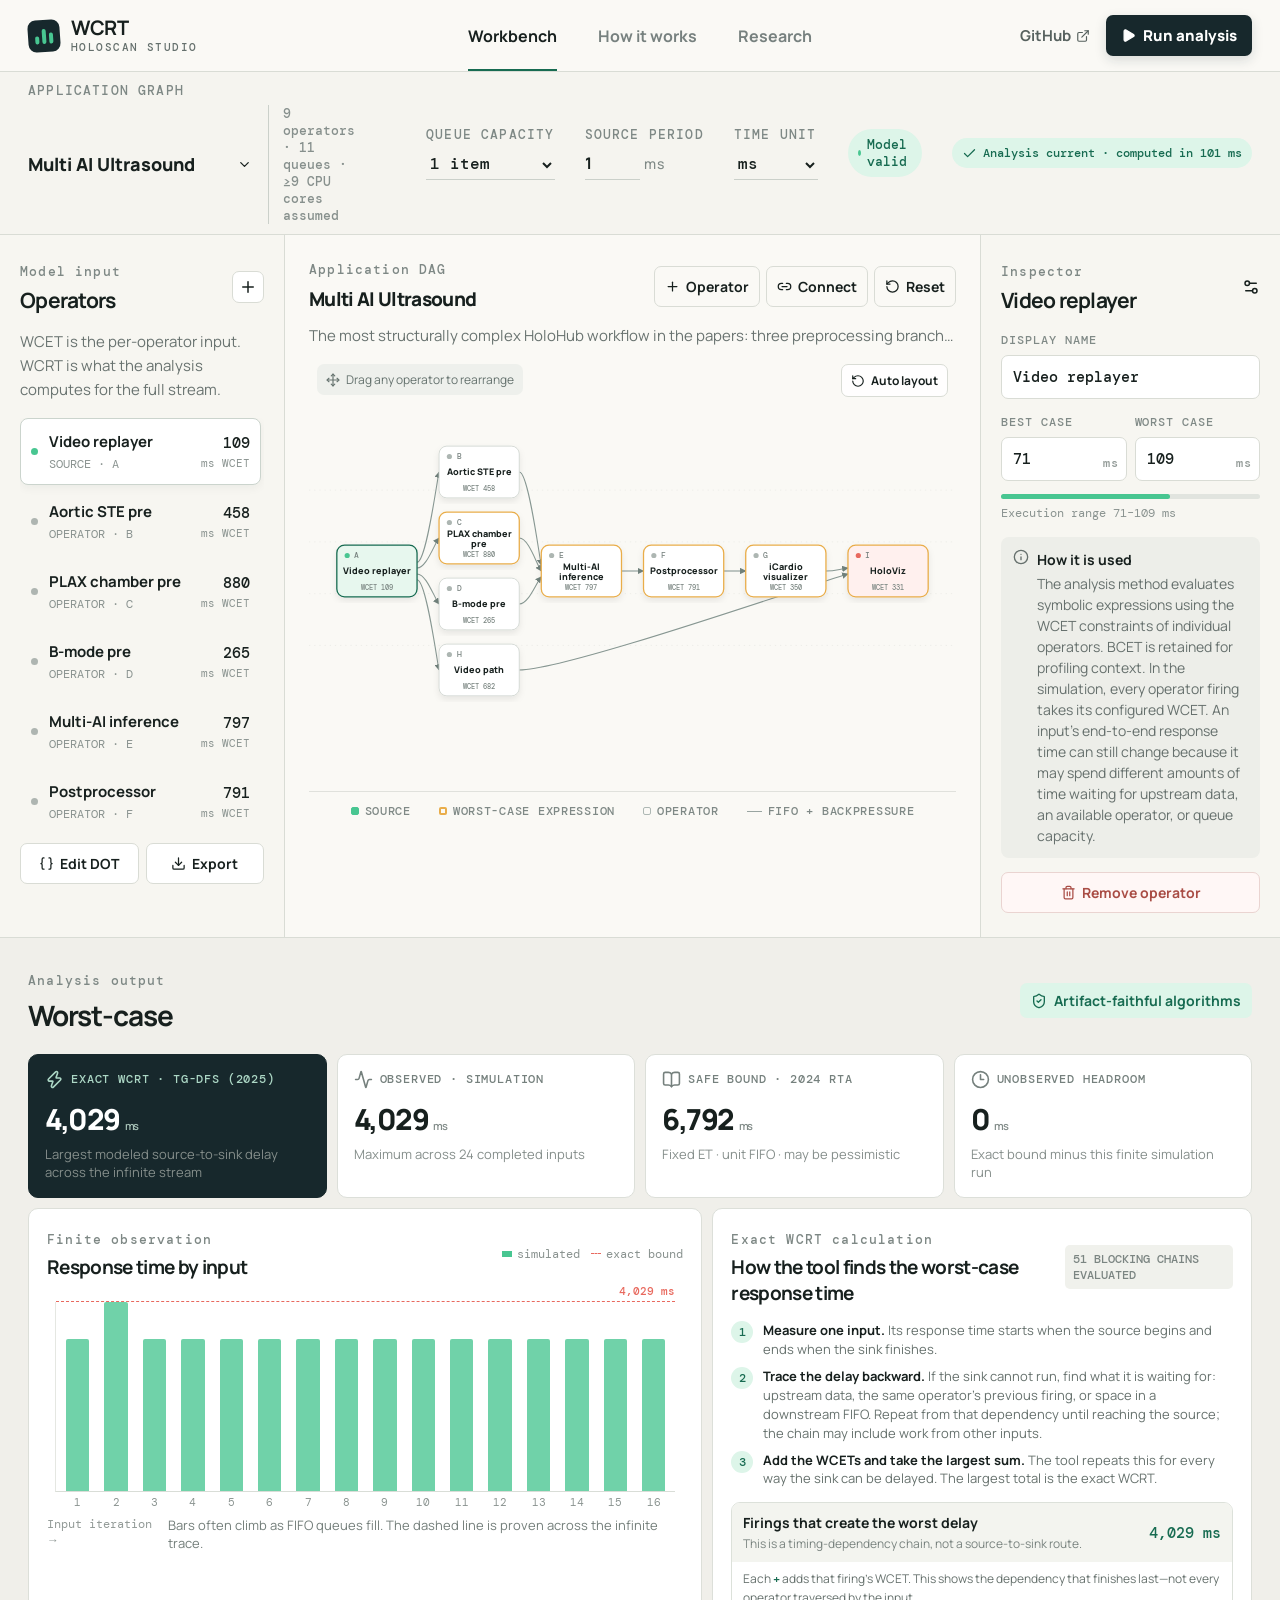
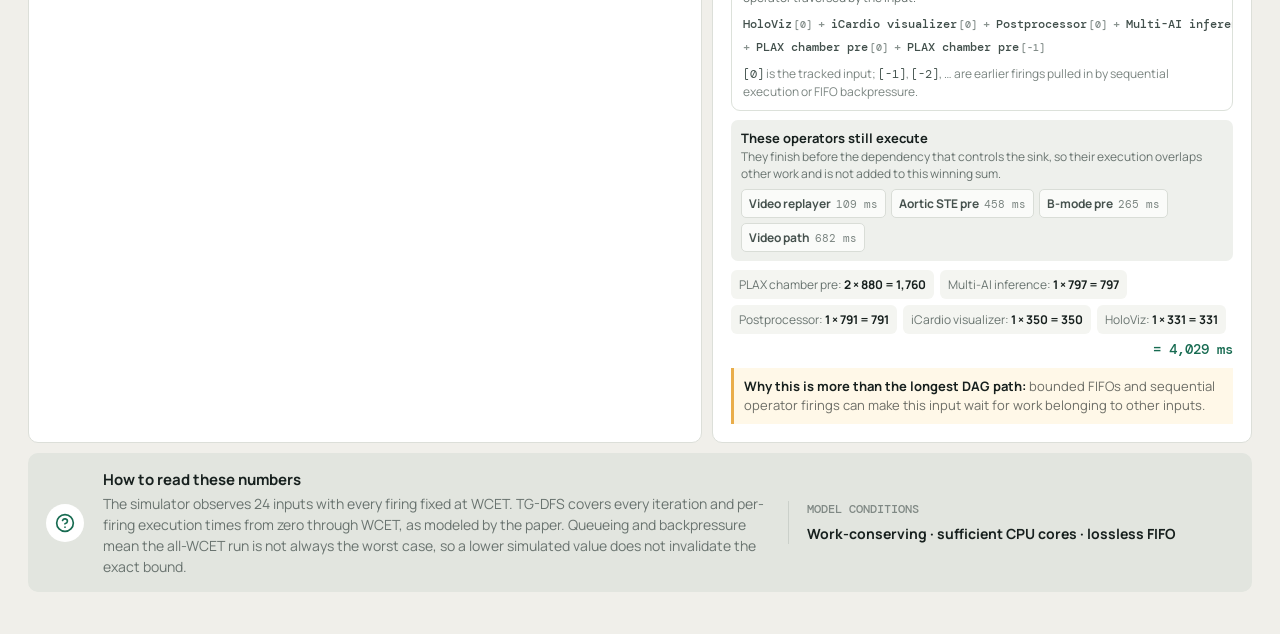
==== commit 039ec4bd: "Show application DAG before trace graph" ====
--- a/index.html
+++ b/index.html
@@ -7,8 +7,8 @@
     <link rel="icon" href="/favicon.svg" type="image/svg+xml" />
     <meta name="description" content="Interactive response-time analysis for NVIDIA Holoscan application graphs." />
     <title>Holoscan WCRT Studio</title>
-    <script type="module" crossorigin src="/assets/index-Ckm7jPl8.js"></script>
-    <link rel="stylesheet" crossorigin href="/assets/index-jRP86e7h.css">
+    <script type="module" crossorigin src="/assets/index-CSUOvR0E.js"></script>
+    <link rel="stylesheet" crossorigin href="/assets/index-BhYs5gP1.css">
   </head>
   <body>
     <div id="root"></div>
--- a/assets/index-BhYs5gP1.css
+++ b/assets/index-BhYs5gP1.css
@@ -0,0 +1 @@
+@import "https://fonts.googleapis.com/css2?family=DM+Mono:wght@400;500&family=Manrope:wght@400;500;600;700;800&display=swap";:root{color:#17201e;font-synthesis:none;--ink:#17201e;--muted:#697370;--line:#d9dcd5;--paper:#faf9f5;--white:#fff;--green:#48c691;--green-dark:#176b51;--green-pale:#ddf5e9;--navy:#17282c;--blue:#437bff;--amber:#e9ad4a;--red:#e8695e;background:#f2f1ec;font-family:Manrope,system-ui,sans-serif}*{box-sizing:border-box}body{background:var(--paper);min-width:320px;min-height:100vh;margin:0}button,input,select,textarea{font:inherit}button,select{cursor:pointer}button{color:inherit}a{color:inherit;text-decoration:none}code{font-family:DM Mono,monospace}.app-shell{min-height:100vh}.topbar{border-bottom:1px solid var(--line);z-index:50;-webkit-backdrop-filter:blur(14px);backdrop-filter:blur(14px);background:#faf9f5f0;grid-template-columns:270px 1fr 270px;align-items:center;height:66px;padding:0 28px;display:grid;position:sticky;top:0}.logo-lockup{align-items:center;gap:11px;display:flex}.logo-lockup strong{letter-spacing:-.04em;font-size:17px;line-height:1;display:block}.logo-lockup small{letter-spacing:.13em;color:#65706d;margin-top:4px;font:500 8px/1 DM Mono;display:block}.logo-mark{background:var(--navy);border-radius:8px;justify-content:center;align-items:flex-end;gap:3px;width:32px;height:32px;padding-bottom:8px;display:flex;transform:rotate(-4deg)}.logo-mark span{background:var(--green);border-radius:2px;width:4px;display:block}.logo-mark span:first-child{height:8px}.logo-mark span:nth-child(2){height:15px}.logo-mark span:nth-child(3){height:11px}.main-nav{justify-content:center;gap:5px;height:100%;display:flex}.main-nav button{color:#77817f;background:0 0;border:0;padding:0 18px;font-size:13px;font-weight:700;position:relative}.main-nav button:after{content:"";background:var(--green-dark);height:2px;transition:transform .2s;position:absolute;bottom:0;left:18px;right:18px;transform:scaleX(0)}.main-nav button.active{color:var(--ink)}.main-nav button.active:after{transform:scaleX(1)}.top-actions{justify-self:end;align-items:center;gap:16px;display:flex}.text-link{color:#56615e;align-items:center;gap:5px;font-size:12px;font-weight:700;display:inline-flex}.run-button,.primary-button{background:var(--navy);color:#fff;border:0;border-radius:7px;align-items:center;gap:7px;padding:10px 15px;font-size:12px;font-weight:800;display:inline-flex;box-shadow:0 4px 12px #17282c26}.menu-button{background:0 0;border:0;display:none}.context-bar{border-bottom:1px solid var(--line);background:#f5f4ef;align-items:center;gap:30px;min-height:78px;padding:10px 28px;display:flex}.preset-control{grid-template-columns:auto auto;align-items:center;column-gap:14px;display:grid}.preset-control label,.compact-control,.eyebrow{color:#7e8885;letter-spacing:.12em;font:500 9px/1.2 DM Mono}.preset-control label{grid-column:1/3;margin-bottom:5px}.select-wrap{align-items:center;display:flex;position:relative}.select-wrap select{appearance:none;color:var(--ink);background:0 0;border:0;padding:3px 26px 3px 0;font-size:15px;font-weight:800}.select-wrap svg{pointer-events:none;position:absolute;right:2px}.graph-meta{color:#87908d;border-left:1px solid #cbd0ca;padding-left:14px;font:500 10px DM Mono}.context-spacer{flex:1}.compact-control{white-space:nowrap;flex-direction:column;gap:7px;display:flex}.compact-control select,.compact-control input{min-width:84px;color:var(--ink);background:0 0;border:0;border-bottom:1px solid #cbd0ca;outline:none;padding:1px 0 4px;font-size:12px;font-weight:700}.compact-control input{width:55px;min-width:0}.compact-control span{text-transform:lowercase;font-family:Manrope;font-size:11px}.model-status{border-radius:99px;align-items:center;gap:6px;padding:7px 10px;font:600 10px DM Mono;display:flex}.model-status span{border-radius:50%;width:6px;height:6px}.model-status.good{background:var(--green-pale);color:var(--green-dark)}.model-status.good span{background:var(--green)}.model-status.bad{color:#a8473f;background:#fee6e3}.model-status.bad span{background:var(--red)}.analysis-status{white-space:nowrap;color:#66716d;background:#eef0ec;border-radius:99px;align-items:center;gap:6px;padding:7px 10px;font:600 10px DM Mono;display:flex}.analysis-status.success{background:var(--green-pale);color:var(--green-dark)}.analysis-status.running{color:#345eac;background:#e6eefc}.analysis-status.dirty{color:#895a13;background:#fff0d6}.spin{animation:.85s linear infinite spin}@keyframes spin{to{transform:rotate(360deg)}}.validation-banner{color:#7c5216;background:#fff0de;border:1px solid #f1c77f;border-radius:9px;align-items:flex-start;gap:10px;margin:16px 28px 0;padding:12px 16px;font-size:12px;display:flex}.validation-banner strong,.validation-banner span{display:block}.validation-banner span{margin-top:2px}.analysis-progress,.stale-banner{border-radius:9px;align-items:flex-start;gap:10px;margin:16px 28px 0;padding:13px 16px;font-size:13px;display:flex;position:relative;overflow:hidden}.analysis-progress{color:#315893;background:#edf3ff;border:1px solid #b9cbed}.stale-banner{color:#7c5519;background:#fff3dc;border:1px solid #e9c57f}.analysis-progress strong,.analysis-progress span,.stale-banner strong,.stale-banner span{display:block}.analysis-progress span,.stale-banner span{color:inherit;opacity:.82;margin-top:3px}.analysis-progress i{background:linear-gradient(90deg, transparent 0%, var(--blue) 48%, transparent 100%);height:3px;animation:1.15s ease-in-out infinite progress-sweep;position:absolute;bottom:0;left:0;right:0}@keyframes progress-sweep{0%{transform:translate(-100%)}to{transform:translate(100%)}}.run-button.running{background:#4a5653}.workspace-grid{border-bottom:1px solid var(--line);grid-template-columns:248px minmax(520px,1fr) 250px;min-height:590px;display:grid}.left-panel,.right-panel{background:#f7f6f1;padding:22px 18px}.left-panel{border-right:1px solid var(--line)}.right-panel{border-left:1px solid var(--line)}.panel-heading,.canvas-toolbar,.section-title,.card-head,.modal-head{justify-content:space-between;align-items:center;gap:12px;display:flex}.panel-heading h2,.section-title h2,.canvas-toolbar h1,.card-head h3,.modal h2{letter-spacing:-.035em;margin:5px 0 0}.helper{color:var(--muted);margin:16px 0;font-size:11px;line-height:1.55}.graph-title-editor{flex:1;min-width:0;display:block}.graph-title-editor input{width:min(480px,100%);color:var(--ink);letter-spacing:-.035em;background:0 0;border:1px solid #0000;border-radius:6px;outline:none;margin:3px 0 0 -7px;padding:3px 6px;font-size:19px;font-weight:800;display:block}.graph-title-editor input:hover{border-color:var(--line);background:#ffffff73}.graph-title-editor input:focus{border-color:var(--green-dark);background:var(--white);box-shadow:0 0 0 3px #48c6911c}.icon-button{border:1px solid var(--line);background:var(--white);border-radius:7px;justify-content:center;align-items:center;width:32px;height:32px;display:inline-flex}.operator-list{flex-direction:column;gap:3px;max-height:410px;padding-right:3px;display:flex;overflow-y:auto}.operator-row{text-align:left;background:0 0;border:1px solid #0000;border-radius:8px;grid-template-columns:10px 1fr auto;align-items:center;gap:8px;width:100%;padding:10px 9px;display:grid}.operator-row:hover{background:#eeefe9}.operator-row.selected{background:var(--white);border-color:#cbd4cd;box-shadow:0 3px 10px #17201e0d}.role-dot{background:#aeb5b1;border-radius:50%;width:7px;height:7px}.role-dot.source{background:var(--green)}.role-dot.sink{background:var(--red)}.operator-copy strong,.operator-copy small,.wcet-value strong,.wcet-value small{display:block}.operator-copy strong{white-space:nowrap;text-overflow:ellipsis;max-width:112px;font-size:11px;font-weight:700;overflow:hidden}.operator-copy small{color:#8a9390;text-transform:uppercase;margin-top:3px;font:400 8px DM Mono}.wcet-value{text-align:right}.wcet-value strong{font:500 11px DM Mono}.wcet-value small{color:#8a9390;margin-top:3px;font:400 7px DM Mono}.left-actions{grid-template-columns:1fr 1fr;gap:7px;margin-top:15px;display:grid}.left-actions button,.tool-group button,.secondary-button{border:1px solid var(--line);background:var(--white);border-radius:7px;justify-content:center;align-items:center;gap:6px;padding:8px;font-size:10px;font-weight:700;display:inline-flex}.canvas-panel{background:var(--paper);min-width:0;padding:22px 24px 12px;overflow:hidden}.canvas-description{color:var(--muted);white-space:nowrap;text-overflow:ellipsis;max-width:690px;margin:8px 0 2px;font-size:11px;overflow:hidden}.tool-group{gap:6px;display:flex}.tool-group button{background:0 0}.tool-group button:hover,.tool-group button.active{background:var(--green-pale);color:var(--green-dark);border-color:#88bda6}.connect-hint{background:var(--green-pale);color:var(--green-dark);border-radius:7px;align-items:center;gap:7px;margin-top:10px;padding:8px 12px;font-size:10px;display:flex}.graph-canvas{width:100%;min-height:430px;margin-top:8px;position:relative}.graph-canvas>svg{width:100%;height:430px;overflow:visible}.grid-lines line{stroke:#e7e7e1;stroke-dasharray:2 6}.edges path{stroke:#9aa7a2;stroke-width:1.6px;fill:none}.edges marker path{fill:#8c9b96;stroke:none}.queue-pill rect{fill:#f1f2ee;stroke:#d4d9d3}.queue-pill text{fill:#77827e;text-anchor:middle;font:500 9px DM Mono}.node{cursor:grab;touch-action:none;outline:none}.node:active{cursor:grabbing}.node>rect{fill:var(--white);stroke:#cbd2cd;stroke-width:1.2px;transition:stroke .18s,fill .18s}.node:hover>rect{stroke:#86a89a}.node.selected>rect{stroke:var(--green-dark);stroke-width:2px}.node.critical>rect{stroke:var(--amber);stroke-width:2px}.node.selected.critical>rect{stroke:var(--green-dark)}.node.source>rect{fill:#e7f7ee}.node.sink>rect{fill:#fff0ee}.node circle{fill:#adb6b2}.node.source circle{fill:var(--green)}.node.sink circle{fill:var(--red)}.node-id{fill:#798481;font:500 9px DM Mono}.node-name{fill:var(--ink);font-size:11px;font-weight:800}.node-time{fill:#7b8682;font:500 8px DM Mono}.legend{color:#7f8986;text-transform:uppercase;letter-spacing:.06em;border-top:1px solid #e0e1dc;justify-content:center;align-items:center;gap:22px;padding-top:11px;font:500 8px DM Mono;display:flex}.legend span{align-items:center;gap:6px;display:flex}.legend-node{border:1px solid #aeb8b4;border-radius:2px;width:8px;height:8px}.legend-node.source{background:var(--green);border-color:var(--green)}.legend-node.critical{border:2px solid var(--amber)}.legend-line{background:#99a5a1;width:15px;height:1px}.inspector-form{margin-top:18px}.inspector-form>label,.field-row label{letter-spacing:.08em;color:#808a87;font:500 8px DM Mono;display:block;position:relative}.inspector-form input{border:1px solid var(--line);background:var(--white);width:100%;color:var(--ink);border-radius:7px;outline:none;margin-top:7px;padding:9px 10px;font-size:11px;font-weight:700}.inspector-form input:focus{border-color:var(--green-dark);box-shadow:0 0 0 3px #48c6911c}.field-row{grid-template-columns:1fr 1fr;gap:8px;margin-top:15px;display:grid}.field-row label span{color:#929a97;text-transform:none;position:absolute;bottom:10px;right:8px}.field-row input{padding-right:26px}.range-visual{background:#e1e4df;border-radius:9px;height:5px;margin-top:13px;position:relative}.range-visual div{background:var(--green);border-radius:9px;height:100%}.range-visual span{color:#8a9390;font:400 8px DM Mono;position:absolute;top:11px;left:0}.inspector-note{color:#66706d;background:#edeee9;border-radius:8px;align-items:flex-start;gap:8px;margin-top:38px;padding:12px;display:flex}.inspector-note svg{flex:none}.inspector-note p{margin:0;font-size:9px;line-height:1.5}.inspector-note strong{color:var(--ink);margin-bottom:3px;display:block}.danger-button{color:#a94d45;background:#fff7f6;border:1px solid #ead4d1;border-radius:7px;justify-content:center;align-items:center;gap:6px;width:100%;margin-top:14px;padding:8px;font-size:10px;font-weight:700;display:flex}.results-section{background:#f0efea;padding:30px 28px 42px}.research-badge{color:var(--green-dark);background:var(--green-pale);border-radius:7px;align-items:center;gap:7px;padding:8px 11px;font-size:10px;font-weight:700;display:flex}.metric-grid{grid-template-columns:repeat(4,1fr);gap:10px;margin-top:20px;display:grid}.metric-card{background:var(--white);border:1px solid #dcdfd9;border-radius:10px;min-width:0;padding:15px 16px}.metric-card.primary{background:var(--navy);color:#fff;border-color:var(--navy)}.metric-label{color:#75807d;letter-spacing:.07em;align-items:center;gap:7px;font:500 8px DM Mono;display:flex}.primary .metric-label{color:#acd7c5}.metric-value{letter-spacing:-.05em;white-space:nowrap;text-overflow:ellipsis;margin-top:10px;font-size:29px;font-weight:800;overflow:hidden}.metric-value small{color:#818b88;margin-left:5px;font-size:11px;font-weight:600}.primary .metric-value small{color:#a8c3b8}.metric-card p{color:#858e8b;white-space:nowrap;text-overflow:ellipsis;margin:6px 0 0;font-size:9px;overflow:hidden}.analysis-grid{grid-template-columns:1.25fr 1fr;gap:10px;min-width:0;margin-top:10px;display:grid}.analysis-card{background:var(--white);border:1px solid #dcdfd9;border-radius:10px;min-width:0;min-height:305px;padding:18px}.chart-key{color:#89928f;align-items:center;gap:5px;font:400 8px DM Mono;display:flex}.chart-key .observed,.chart-key .bound{background:var(--green);width:10px;height:6px;display:inline-block}.chart-key .bound{border-top:1px dashed var(--red);background:0 0;height:1px;margin-left:6px}.bar-chart{border-bottom:1px solid #d9ddd7;border-left:1px solid #e5e7e2;align-items:flex-end;gap:5px;height:190px;margin:22px 8px 0;padding:0 5px;display:flex;position:relative}.bar-column{flex:1;justify-content:center;align-items:flex-end;min-width:5px;height:100%;display:flex;position:relative}.bar-value{background:var(--green);opacity:.78;border-radius:2px 2px 0 0;width:70%;transition:height .35s}.bar-column span{color:#8b9491;font:400 7px DM Mono;position:absolute;bottom:-18px}.bound-line{border-top:1px dashed var(--red);z-index:2;position:absolute;left:0;right:0}.bound-line span{color:var(--red);background:var(--white);padding-left:5px;font:500 8px DM Mono;position:absolute;bottom:4px;right:0}.chart-footer{color:#929a97;justify-content:space-between;margin-top:24px;font:400 8px DM Mono;display:flex}.chart-footer p{color:#737e7a;margin:0;font-family:Manrope;font-size:9px}.candidate-index{color:#7b8582;background:#f0f1ec;border-radius:5px;padding:6px 8px;font:500 8px DM Mono}.formula{white-space:nowrap;text-overflow:ellipsis;background:#f5f5f1;border-radius:7px;margin:18px 0;padding:12px;font:500 10px DM Mono;overflow:hidden}.formula span{color:#586561}.formula strong{color:var(--green-dark)}.contributions{flex-direction:column;gap:10px;display:flex}.contribution{grid-template-columns:120px 1fr 55px;align-items:center;gap:9px;font-size:9px;display:grid}.contribution>span{white-space:nowrap;text-overflow:ellipsis;overflow:hidden}.contribution>div{background:#edf0eb;border-radius:5px;height:6px;overflow:hidden}.contribution i{background:var(--amber);border-radius:5px;height:100%;display:block}.contribution i.negative{background:var(--blue)}.contribution strong{text-align:right;font:500 9px DM Mono}.inline-warning{color:#945f16;gap:6px;margin-top:12px;font-size:9px;display:flex}.empty-state{color:#9aa29f;flex-direction:column;justify-content:center;align-items:center;height:260px;font-size:11px;display:flex}.wcrt-guide{gap:8px;margin-top:15px;display:grid}.wcrt-guide>div{grid-template-columns:24px 1fr;align-items:start;gap:8px;display:grid}.wcrt-guide>div>span{background:var(--green-pale);width:22px;height:22px;color:var(--green-dark);border-radius:50%;place-items:center;font:500 10px DM Mono;display:grid}.wcrt-guide p{color:#66716d;margin:0;font-size:10px;line-height:1.45}.wcrt-guide strong{color:var(--ink)}.winning-chain{border:1px solid #dce1da;border-radius:9px;margin-top:14px;overflow:hidden}.winning-chain-head{background:#f3f4ef;justify-content:space-between;align-items:center;gap:12px;padding:10px 11px;display:flex}.winning-chain-head div>strong,.winning-chain-head div>span{display:block}.winning-chain-head div>span{color:#79837f;margin-top:3px;font-size:9px}.winning-chain-head>b{white-space:nowrap;color:var(--green-dark);font:500 12px DM Mono}.chain-explanation,.iteration-key{color:#66716d;margin:0;padding:8px 11px 0;font-size:9px;line-height:1.45}.chain-explanation code{color:var(--green-dark);font-weight:700}.iteration-key{color:#7b8581;padding:0 11px 9px}.iteration-key code{color:#465550}.expression-lines{gap:7px;padding:10px 11px;display:grid;overflow-x:auto}.expression-line{align-items:center;gap:6px;min-width:max-content;display:flex}.expression-term{color:#42504c;align-items:baseline;gap:2px;font:500 9px DM Mono;display:inline-flex}.expression-term i{color:#89938f;margin-right:4px;font-style:normal}.expression-term small{color:#7f8a86}.expression-term.subtract,.expression-term.subtract i{color:#4774b5}.overlapped-operators{color:#68736f;background:#eef0ec;border-radius:7px;margin-top:9px;padding:9px 10px}.overlapped-operators>div strong,.overlapped-operators>div span{display:block}.overlapped-operators>div strong{color:var(--ink);font-size:10px}.overlapped-operators>div span{margin-top:2px;font-size:9px;line-height:1.4}.overlapped-operators ul{flex-wrap:wrap;gap:5px;margin:7px 0 0;padding:0;list-style:none;display:flex}.overlapped-operators li{color:#46524e;background:#ffffffb8;border:1px solid #d9ddd7;border-radius:5px;padding:5px 7px;font-size:9px;font-weight:700}.overlapped-operators li small{color:#7b8581;margin-left:3px;font:400 8px DM Mono}.wcet-arithmetic{flex-wrap:wrap;align-items:center;gap:6px;margin-top:9px;display:flex}.wcet-arithmetic>span{color:#697470;background:#f4f5f1;border-radius:6px;padding:6px 8px;font-size:9px}.wcet-arithmetic>span strong{color:var(--ink)}.wcet-arithmetic>span.subtract{color:#4774b5}.wcet-arithmetic>b{color:var(--green-dark);margin-left:auto;font:500 11px DM Mono}.not-path-note{border-left:3px solid var(--amber);color:#6c6d66;background:#fff8e8;margin:10px 0 0;padding:9px 10px;font-size:10px;line-height:1.45}.not-path-note strong{color:var(--ink)}.interpretation-strip{background:#e2e5df;border-radius:10px;grid-template-columns:42px 1.5fr 1fr;align-items:center;gap:15px;margin-top:10px;padding:15px 18px;display:grid}.strip-icon{background:var(--white);width:38px;height:38px;color:var(--green-dark);border-radius:50%;place-items:center;display:grid}.interpretation-strip p{color:#69736f;margin:3px 0 0;font-size:9px;line-height:1.5}.strip-fact{border-left:1px solid #cbd0ca;padding-left:18px}.strip-fact span{color:#808985;margin-bottom:5px;font:500 8px DM Mono;display:block}.modal-backdrop{z-index:100;-webkit-backdrop-filter:blur(3px);backdrop-filter:blur(3px);background:#111a188c;place-items:center;padding:20px;display:grid;position:fixed;inset:0}.modal{background:var(--paper);border-radius:14px;width:min(720px,100%);padding:24px;box-shadow:0 24px 80px #00000040}.modal h2{font-size:21px}.modal>p{color:var(--muted);font-size:11px}.modal textarea{resize:vertical;border:1px solid var(--line);color:#d9eee5;background:#182220;border-radius:9px;outline:none;width:100%;height:340px;padding:14px;font:400 11px/1.6 DM Mono}.modal-actions{justify-content:flex-end;gap:8px;margin-top:14px;display:flex}.secondary-button,.primary-button{padding:9px 13px}.inline-error{color:#9d423b;background:#fee9e6;border-radius:6px;align-items:center;gap:6px;margin-top:8px;padding:8px 10px;font-size:10px;display:flex}.content-page{background:var(--paper);min-height:calc(100vh - 66px)}.page-hero{border-bottom:1px solid var(--line);max-width:1120px;margin:0 auto;padding:78px 28px 60px}.page-hero h1{letter-spacing:-.065em;max-width:980px;margin:18px 0 22px;font-size:clamp(42px,5vw,70px);line-height:1.03}.page-hero h1 em{color:var(--green-dark);font-style:normal}.page-hero p{max-width:720px;color:var(--muted);font-size:14px;line-height:1.8}.method-demo{grid-template-columns:.8fr 1.4fr;gap:60px;max-width:1120px;margin:0 auto;padding:50px 28px;display:grid}.step-list{flex-direction:column;display:flex}.step-list button{text-align:left;opacity:.48;background:0 0;border:0;border-left:2px solid #dfe2dc;grid-template-columns:30px 1fr;gap:6px;padding:13px 0 13px 18px;display:grid}.step-list button.active{border-color:var(--green-dark);opacity:1}.step-list button>span{color:var(--green-dark);padding-top:3px;font:500 9px DM Mono}.step-list p{color:var(--muted);margin:5px 0 0;font-size:10px;line-height:1.6}.trace-visual{border:1px solid var(--line);background:#f4f4ef;border-radius:12px;padding:16px}.trace-head{color:#8a9390;justify-content:space-between;font:500 8px DM Mono;display:flex}.trace-visual svg{width:100%}.trace-visual rect{fill:#fff;stroke:#cdd4ce;opacity:.15;transition:opacity .4s}.trace-visual rect.revealed{opacity:1}.trace-visual text{fill:#53615d;opacity:.8;font:600 9px Manrope}.trace-visual text.weight{fill:#8b9591;font:400 7px DM Mono}.trace-visual path{fill:none;stroke-width:1.5px;opacity:.08;transition:opacity .4s}.trace-visual path.revealed{opacity:1}.data-edge{stroke:var(--green-dark)}.sequence-edge{stroke:var(--red)}.back-edge{stroke:var(--blue);stroke-dasharray:4 3}.trace-visual marker path{fill:#73817c;stroke:none;opacity:1}.trace-legend{color:#79837f;justify-content:center;align-items:center;gap:8px;font:400 7px DM Mono;display:flex}.trace-legend span{width:12px;height:2px;margin-left:8px}.trace-legend .green{background:var(--green-dark)}.trace-legend .red{background:var(--red)}.trace-legend .blue{background:var(--blue)}.method-visual-stack{min-width:0}.dag-visual{border:1px solid var(--line);background:#f4f4ef;border-radius:12px;padding:16px}.dag-svg{width:100%;display:block}.dag-svg rect{fill:#fff;stroke:#bfc9c2;stroke-width:1.5px}.dag-svg text{fill:#45534f;font:600 14px Manrope}.dag-svg text.weight{fill:#7c8985;font:400 11px DM Mono}.dag-svg .dag-edge{fill:none;stroke:var(--green-dark);stroke-width:1.8px}.dag-svg marker path{fill:var(--green-dark)}.dag-visual>p{text-align:center;color:var(--muted);margin:-4px 0 2px;font-size:12px}.unfold-note{min-height:44px;color:var(--green-dark);letter-spacing:.03em;justify-content:center;align-items:center;gap:7px;font:500 11px DM Mono;display:flex}.conditions-section,.compare-section,.evidence-section,.scope-section{border-top:1px solid var(--line);max-width:1120px;margin:0 auto;padding:58px 28px}.conditions-section h2,.compare-section h2,.evidence-section h2,.scope-section h2{letter-spacing:-.045em;margin:9px 0 0;font-size:28px}.condition-grid{grid-template-columns:repeat(3,1fr);gap:12px;margin-top:28px;display:grid}.condition-grid article{background:#f2f2ed;border-radius:9px;padding:20px}.condition-grid article>span{color:var(--green-dark);font:500 9px DM Mono}.condition-grid h3{margin:10px 0 4px;font-size:15px}.condition-grid p{color:var(--muted);min-height:35px;font-size:10px;line-height:1.6}.condition-grid code{color:var(--green-dark);font-size:11px}.compare-table{border-top:1px solid var(--ink);margin-top:28px}.table-row{border-bottom:1px solid var(--line);grid-template-columns:1fr 1fr 1fr;padding:13px 10px;font-size:11px;display:grid}.table-row.header{color:#89928f;letter-spacing:.08em;font:500 8px DM Mono}.new-value{color:var(--green-dark);align-items:center;gap:6px;font-weight:700;display:flex}.paper-grid{grid-template-columns:1fr 1fr;gap:14px;max-width:1120px;margin:0 auto;padding:50px 28px 60px;display:grid}.paper-card{border-radius:12px;flex-direction:column;min-height:420px;padding:32px;display:flex;position:relative;overflow:hidden}.paper-card:after{content:"";opacity:.12;border:1px solid;border-radius:50%;width:210px;height:210px;position:absolute;top:-85px;right:-90px;box-shadow:0 0 0 28px #0000,0 0 0 29px}.paper-2024{color:var(--ink);background:#e9ebe5}.paper-2025{background:var(--navy);color:#fff}.paper-year{letter-spacing:-.07em;font-size:58px;font-weight:800;line-height:1}.paper-tag{opacity:.7;border:1px solid;border-radius:4px;align-self:flex-start;margin-top:12px;padding:5px 7px;font:500 8px DM Mono}.paper-card h2{letter-spacing:-.035em;max-width:450px;font-size:20px;line-height:1.35}.paper-card p{opacity:.67;font-size:11px;line-height:1.65}.paper-card ul{flex-direction:column;gap:8px;margin:12px 0 20px;padding:0;font-size:10px;list-style:none;display:flex}.paper-card li{align-items:center;gap:7px;display:flex}.paper-card li svg{color:var(--green)}.paper-links{gap:18px;margin-top:auto;display:flex}.paper-links a{align-items:center;gap:6px;font-size:10px;font-weight:800;display:flex}.caption{color:#848e8a;font:400 8px DM Mono}.benchmark-grid{grid-template-columns:repeat(4,1fr);gap:10px;margin-top:25px;display:grid}.benchmark-grid article{background:#f0f1eb;border-radius:9px;padding:20px}.benchmark-grid span{color:#808a86;font:500 8px DM Mono}.benchmark-grid strong{letter-spacing:-.05em;margin:9px 0 5px;font-size:31px;display:block}.benchmark-grid strong small{font-size:11px}.benchmark-grid p{color:var(--muted);margin:0;font-size:9px;line-height:1.5}.scope-section{grid-template-columns:1fr 1fr;gap:80px;display:grid}.scope-section>div>p{color:var(--muted);font-size:11px;line-height:1.7}.scope-list{flex-direction:column;gap:15px;display:flex}.scope-list>div{color:var(--muted);grid-template-columns:24px 1fr;gap:9px;font-size:10px;line-height:1.55;display:grid}.scope-list svg{color:var(--green-dark)}.scope-list strong{color:var(--ink);margin-bottom:2px;display:block}.sources-strip{border:1px solid var(--line);border-radius:8px;align-items:center;gap:26px;max-width:1064px;margin:0 auto 50px;padding:16px 18px;font-size:9px;display:flex}.sources-strip a{color:var(--green-dark);align-items:center;gap:4px;font-weight:700;display:flex}@media (width<=1100px){.topbar{grid-template-columns:220px 1fr 220px}.workspace-grid{grid-template-columns:220px minmax(500px,1fr)}.right-panel{display:none}.metric-grid{grid-template-columns:repeat(2,1fr)}.context-bar{gap:16px}.graph-meta{display:none}}@media (width<=780px){.topbar{grid-template-columns:1fr auto;padding:0 16px}.main-nav{background:var(--paper);border-bottom:1px solid var(--line);flex-direction:column;height:auto;padding:8px;display:none;position:absolute;top:66px;left:0;right:0}.main-nav.open{display:flex}.main-nav button{padding:12px}.main-nav button:after{display:none}.top-actions{grid-column:2}.menu-button{display:block}.hide-small{display:none}.run-button{padding:9px}.context-bar{padding:10px 16px;overflow-x:auto}.context-spacer{min-width:10px}.model-status{display:none}.workspace-grid{display:block}.left-panel{border-right:0;border-bottom:1px solid var(--line)}.operator-list{grid-template-columns:repeat(2,1fr);max-height:210px;display:grid}.canvas-panel{padding:20px 12px}.canvas-toolbar{align-items:flex-start}.tool-group{flex-wrap:wrap;justify-content:flex-end}.canvas-description{white-space:normal}.graph-canvas{max-width:100%;overflow-x:auto}.graph-canvas>svg{width:760px;max-width:none}.legend{flex-wrap:wrap;justify-content:flex-start;min-width:0}.results-section{padding:28px 14px}.analysis-grid{grid-template-columns:minmax(0,1fr)}.interpretation-strip{grid-template-columns:40px 1fr}.strip-fact{border-left:0;grid-column:2;padding-left:0}.page-hero{padding:55px 20px 40px}.method-demo,.paper-grid,.scope-section{grid-template-columns:1fr;gap:30px;padding-left:20px;padding-right:20px}.condition-grid,.benchmark-grid{grid-template-columns:1fr 1fr}.conditions-section,.compare-section,.evidence-section,.scope-section{padding-left:20px;padding-right:20px}.sources-strip{flex-wrap:wrap;margin:0 20px 30px}.paper-card{min-height:390px}}@media (width<=480px){.run-button{font-size:0}.run-button svg{margin:0}.preset-control{min-width:180px}.operator-list,.metric-grid,.condition-grid,.benchmark-grid{grid-template-columns:1fr}.metric-card p{white-space:normal}.analysis-card{padding:13px}.contribution{grid-template-columns:90px 1fr 45px}.page-hero h1{font-size:40px}.table-row{grid-template-columns:.8fr 1fr 1fr;padding:11px 3px;font-size:9px}.paper-card{padding:23px}.paper-year{font-size:48px}}.preset-control label,.compact-control,.eyebrow{font-size:11px;line-height:1.35}.helper,.canvas-description,.operator-copy strong{font-size:13px}.operator-copy small{font-size:10px}.left-actions button,.tool-group button,.secondary-button,.danger-button{font-size:12px}.queue-pill text,.node-id{font-size:11px}.node-time,.legend,.inspector-form>label,.field-row label{font-size:10px}.inspector-form input{font-size:13px}.metric-card p{font-size:11px;line-height:1.45}.formula{font-size:12px;line-height:1.55}.contribution,.contribution strong,.inline-warning{font-size:11px}.modal>p,.modal textarea{font-size:13px}.page-hero p{font-size:16px}.trace-visual text.weight,.trace-legend{font-size:9px}.condition-grid article>span{font-size:11px}.condition-grid code,.table-row{font-size:13px}.table-row.header,.paper-tag{font-size:10px}.caption,.benchmark-grid span{font-size:10px}@media (width<=480px){.run-button{font-size:0}.table-row{font-size:11px}}body{font-size:16px}.topbar{height:72px}.logo-lockup strong{font-size:20px}.logo-lockup small{font-size:11px}.main-nav button{font-size:16px}.text-link,.run-button{font-size:15px}.context-bar{min-height:88px}.preset-control label,.compact-control,.eyebrow{letter-spacing:.09em;font-size:13px;line-height:1.4}.select-wrap select{font-size:18px}.graph-meta{font-size:13px}.compact-control select,.compact-control input{font-size:16px}.compact-control span{font-size:14px}.model-status{font-size:13px}.analysis-status{font-size:12px}.workspace-grid{grid-template-columns:285px minmax(560px,1fr) 300px}.left-panel,.right-panel{padding:24px 20px}.panel-heading h2{font-size:21px}.canvas-toolbar h1{font-size:23px}.helper,.canvas-description{font-size:15px;line-height:1.6}.operator-row{padding:12px 10px}.operator-copy strong{max-width:150px;font-size:15px}.operator-copy small{margin-top:4px;font-size:12px}.wcet-value strong{font-size:15px}.wcet-value small{font-size:11px}.left-actions button,.tool-group button,.secondary-button,.danger-button{padding:10px;font-size:14px}.connect-hint{font-size:14px}.edges path{stroke:#879792;stroke-width:1.65px}.queue-pill{display:none}.layout-reset,.drag-hint{z-index:4;border-radius:7px;align-items:center;gap:6px;font-size:12px;display:inline-flex;position:absolute;top:8px}.layout-reset{border:1px solid var(--line);background:#ffffffeb;padding:7px 9px;font-weight:700;right:8px}.drag-hint{color:#66736f;pointer-events:none;background:#eef0ebe6;padding:7px 9px;left:8px}.layout-reset svg,.drag-hint svg{flex:none;width:14px;height:14px}.node-id{font-size:12px}.node-name{font-size:14px}.node-time{font-size:11px}.legend{gap:28px;font-size:12px}.inspector-form>label,.field-row label{font-size:12px}.inspector-form input{padding:11px;font-size:15px}.range-visual span{font-size:12px}.inspector-note p{font-size:14px}.section-title h2{font-size:28px}.research-badge{font-size:14px}.metric-label{font-size:12px}.metric-card p{white-space:normal;font-size:13px}.card-head h3{font-size:19px}.chart-key{font-size:12px}.bar-column span,.bound-line span{font-size:11px}.chart-footer{font-size:12px}.chart-footer p{font-size:13px}.candidate-index{font-size:12px}.formula{font-size:14px}.wcrt-guide>div>span{font-size:12px}.wcrt-guide p{font-size:13px}.winning-chain-head div>strong{font-size:14px}.winning-chain-head div>span{font-size:12px}.winning-chain-head>b{font-size:15px}.chain-explanation,.iteration-key,.expression-term{font-size:12px}.overlapped-operators>div strong{font-size:13px}.overlapped-operators>div span,.overlapped-operators li{font-size:12px}.overlapped-operators li small{font-size:11px}.wcet-arithmetic>span{font-size:12px}.wcet-arithmetic>b{font-size:14px}.not-path-note{font-size:13px}.contribution{grid-template-columns:150px 1fr 65px;font-size:13px}.contribution strong,.inline-warning{font-size:13px}.interpretation-strip strong{font-size:15px}.interpretation-strip p{font-size:14px}.strip-fact span{font-size:12px}.strip-fact strong{font-size:14px}.modal>p,.modal textarea{font-size:15px}.inline-error{font-size:14px}.page-hero p{max-width:800px;font-size:18px}.step-list button>span{font-size:13px}.step-list strong{font-size:18px}.step-list p{font-size:15px}.trace-head{font-size:14px}.trace-visual text{font-size:15px}.trace-visual text.weight{font-size:12px}.trace-legend,.condition-grid article>span{font-size:13px}.condition-grid h3{font-size:20px}.condition-grid p,.condition-grid code{font-size:15px}.table-row{padding-top:16px;padding-bottom:16px;font-size:15px}.table-row.header,.paper-tag{font-size:12px}.paper-card h2{font-size:25px}.paper-card p{font-size:16px}.paper-card ul,.paper-links a{font-size:15px}.caption,.benchmark-grid span{font-size:12px}.benchmark-grid p{font-size:14px}.scope-section>div>p{font-size:16px}.scope-list>div{font-size:15px}.sources-strip{font-size:14px}@media (width<=1100px){.workspace-grid{grid-template-columns:270px minmax(500px,1fr)}}@media (width<=780px){.topbar{height:68px}.main-nav{top:68px}.workspace-grid{display:block}.operator-copy strong{max-width:none}}@media (width<=480px){.run-button{font-size:0}.table-row{font-size:13px}}
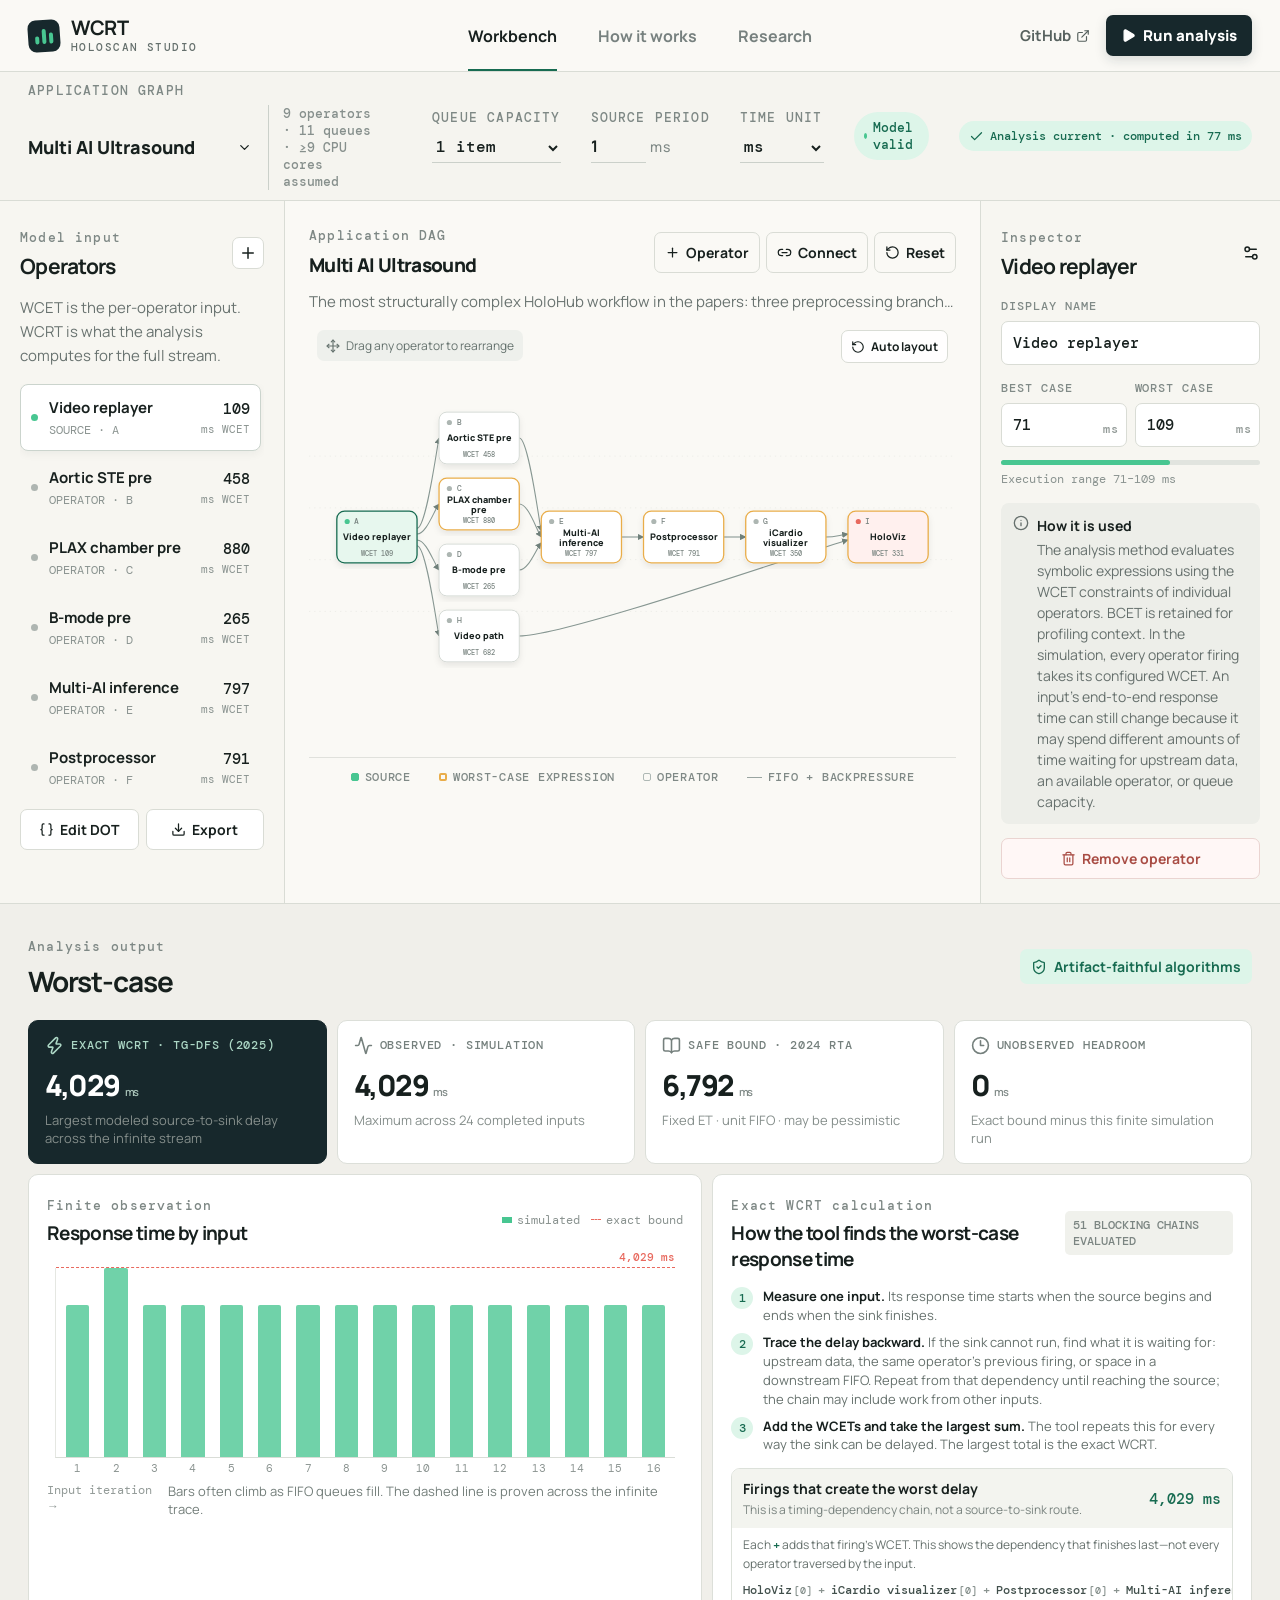
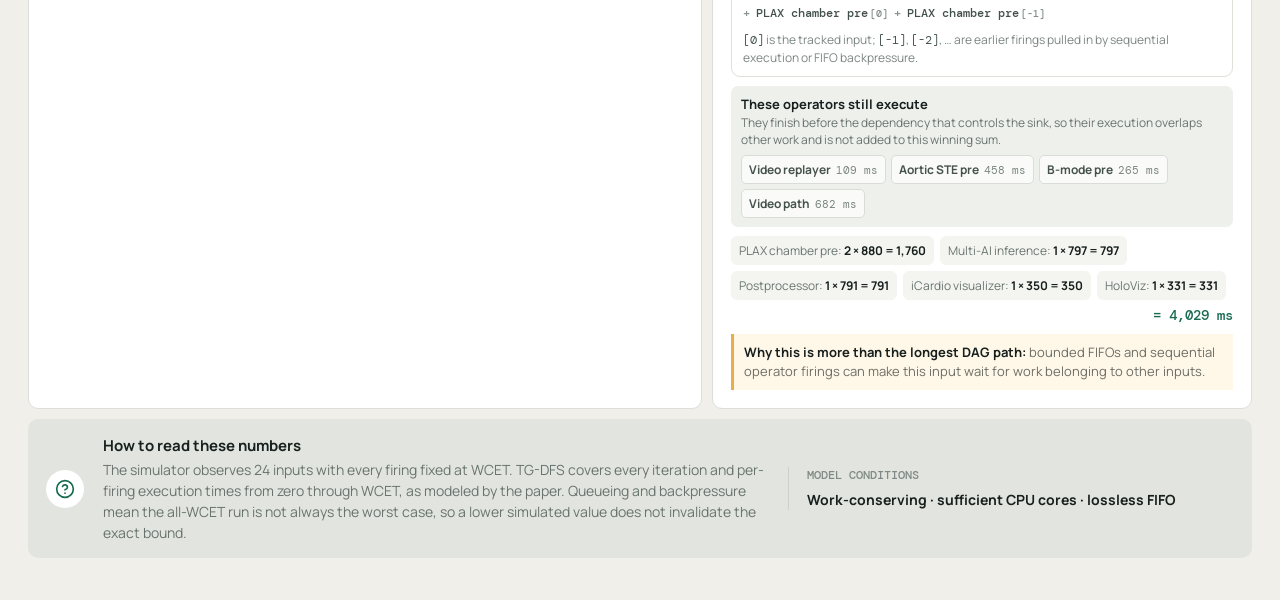
==== commit 7aa899bd: "Trim application DAG heading" ====
--- a/index.html
+++ b/index.html
@@ -7,7 +7,7 @@
     <link rel="icon" href="/favicon.svg" type="image/svg+xml" />
     <meta name="description" content="Interactive response-time analysis for NVIDIA Holoscan application graphs." />
     <title>Holoscan WCRT Studio</title>
-    <script type="module" crossorigin src="/assets/index-CSUOvR0E.js"></script>
+    <script type="module" crossorigin src="/assets/index-FXtZ93jE.js"></script>
     <link rel="stylesheet" crossorigin href="/assets/index-BhYs5gP1.css">
   </head>
   <body>
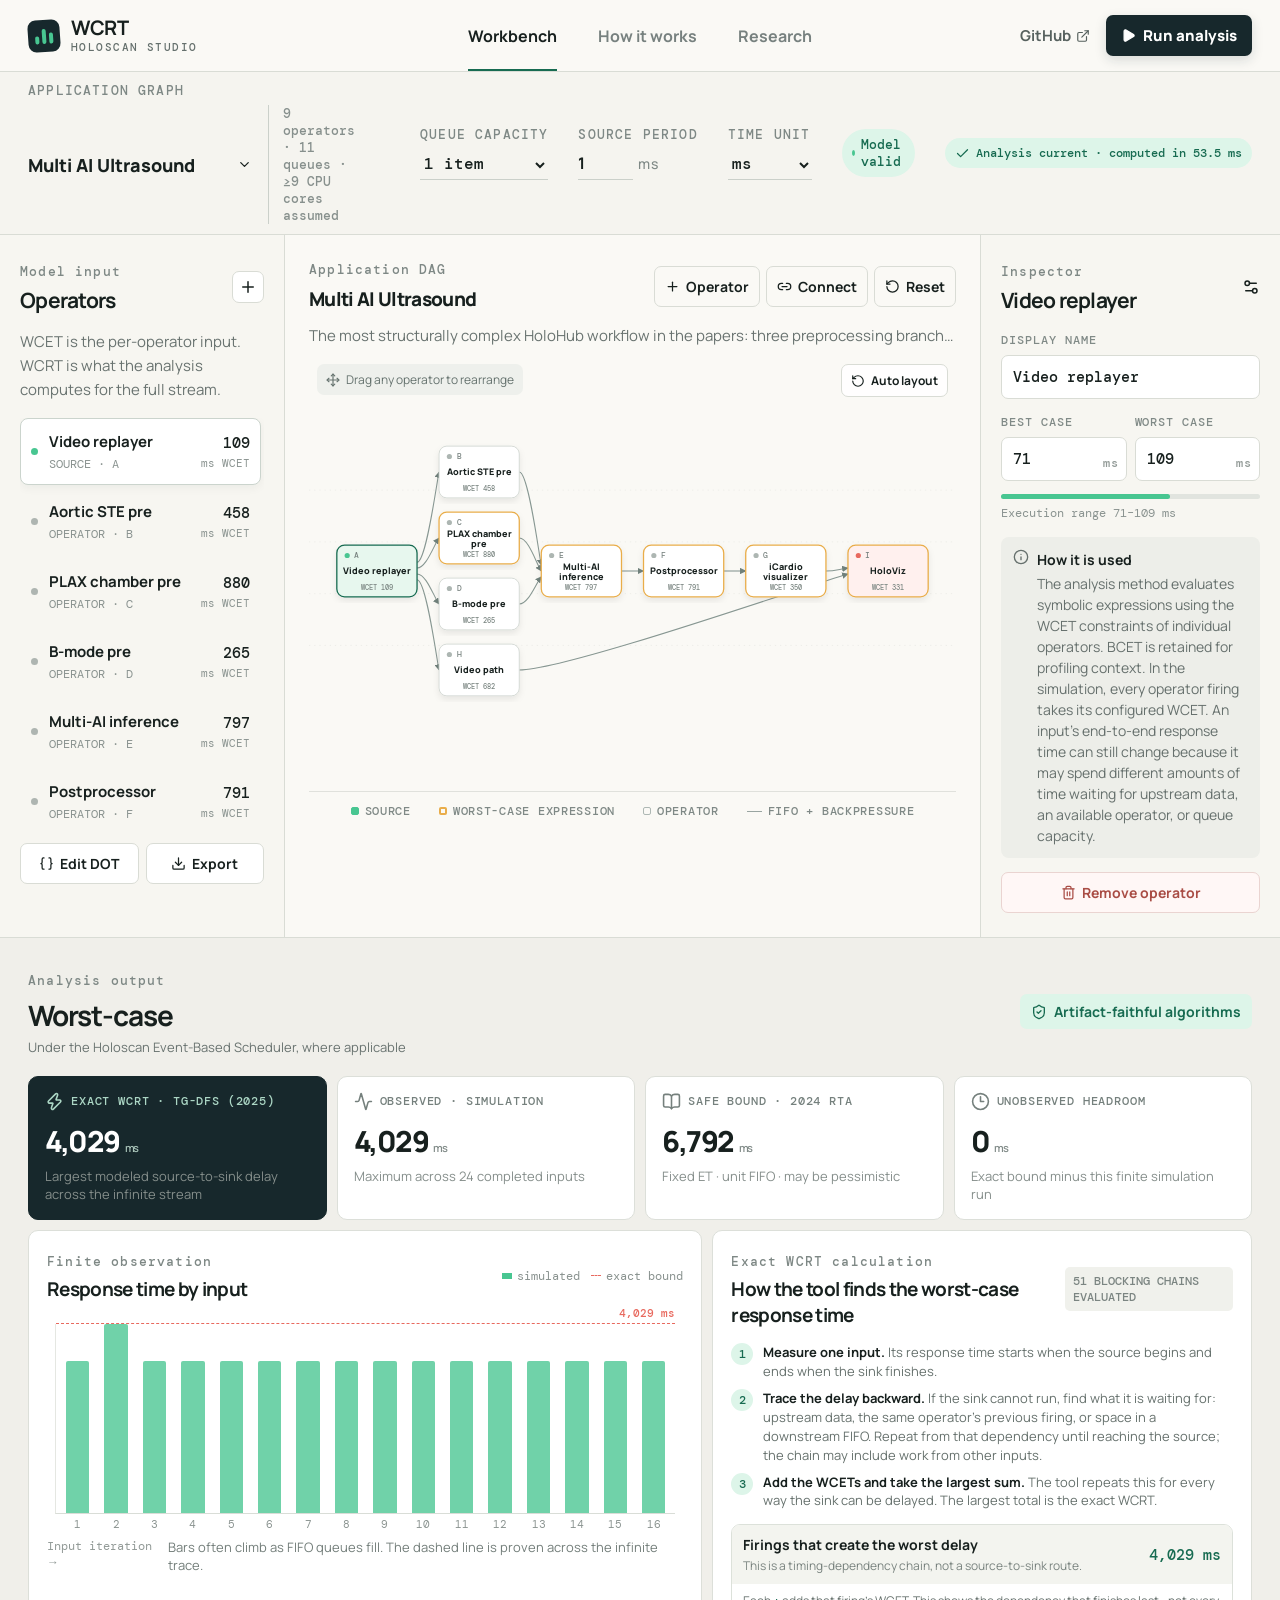
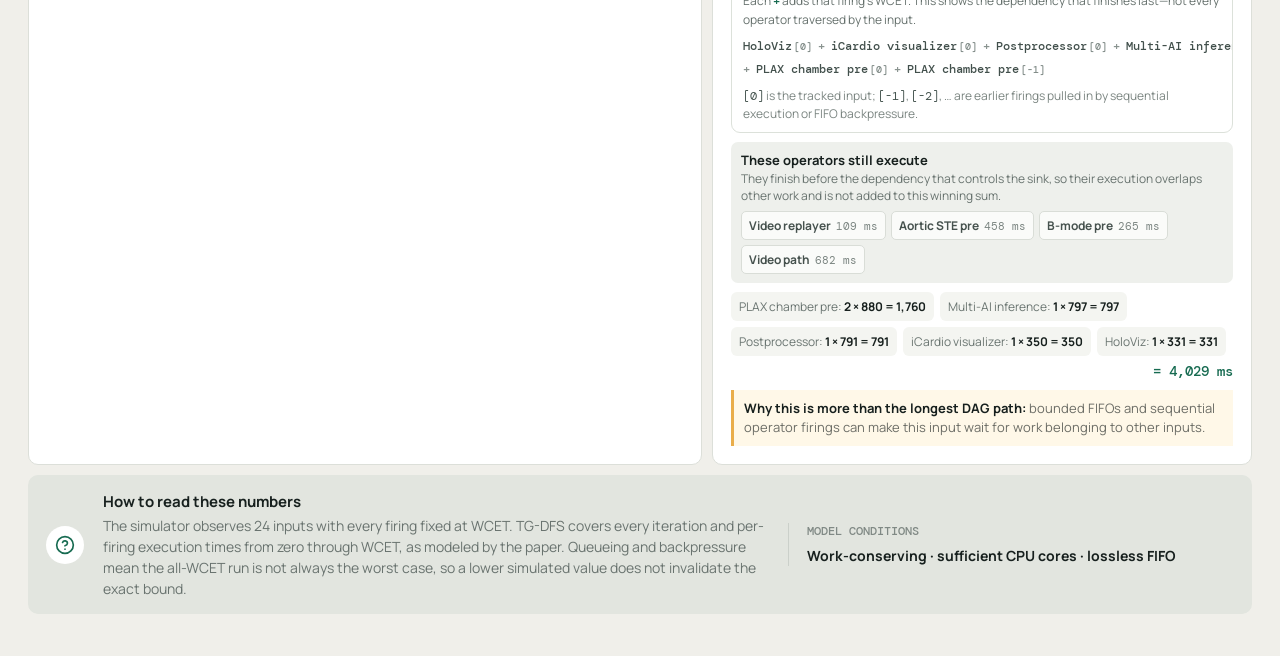
==== commit 45a8db72: "Clarify Event-Based Scheduler context" ====
--- a/index.html
+++ b/index.html
@@ -7,8 +7,8 @@
     <link rel="icon" href="/favicon.svg" type="image/svg+xml" />
     <meta name="description" content="Interactive response-time analysis for NVIDIA Holoscan application graphs." />
     <title>Holoscan WCRT Studio</title>
-    <script type="module" crossorigin src="/assets/index-FXtZ93jE.js"></script>
-    <link rel="stylesheet" crossorigin href="/assets/index-BhYs5gP1.css">
+    <script type="module" crossorigin src="/assets/index-BclsSXAO.js"></script>
+    <link rel="stylesheet" crossorigin href="/assets/index-pRSes8Ed.css">
   </head>
   <body>
     <div id="root"></div>
--- a/assets/index-pRSes8Ed.css
+++ b/assets/index-pRSes8Ed.css
@@ -0,0 +1 @@
+@import "https://fonts.googleapis.com/css2?family=DM+Mono:wght@400;500&family=Manrope:wght@400;500;600;700;800&display=swap";:root{color:#17201e;font-synthesis:none;--ink:#17201e;--muted:#697370;--line:#d9dcd5;--paper:#faf9f5;--white:#fff;--green:#48c691;--green-dark:#176b51;--green-pale:#ddf5e9;--navy:#17282c;--blue:#437bff;--amber:#e9ad4a;--red:#e8695e;background:#f2f1ec;font-family:Manrope,system-ui,sans-serif}*{box-sizing:border-box}body{background:var(--paper);min-width:320px;min-height:100vh;margin:0}button,input,select,textarea{font:inherit}button,select{cursor:pointer}button{color:inherit}a{color:inherit;text-decoration:none}code{font-family:DM Mono,monospace}.app-shell{min-height:100vh}.topbar{border-bottom:1px solid var(--line);z-index:50;-webkit-backdrop-filter:blur(14px);backdrop-filter:blur(14px);background:#faf9f5f0;grid-template-columns:270px 1fr 270px;align-items:center;height:66px;padding:0 28px;display:grid;position:sticky;top:0}.logo-lockup{align-items:center;gap:11px;display:flex}.logo-lockup strong{letter-spacing:-.04em;font-size:17px;line-height:1;display:block}.logo-lockup small{letter-spacing:.13em;color:#65706d;margin-top:4px;font:500 8px/1 DM Mono;display:block}.logo-mark{background:var(--navy);border-radius:8px;justify-content:center;align-items:flex-end;gap:3px;width:32px;height:32px;padding-bottom:8px;display:flex;transform:rotate(-4deg)}.logo-mark span{background:var(--green);border-radius:2px;width:4px;display:block}.logo-mark span:first-child{height:8px}.logo-mark span:nth-child(2){height:15px}.logo-mark span:nth-child(3){height:11px}.main-nav{justify-content:center;gap:5px;height:100%;display:flex}.main-nav button{color:#77817f;background:0 0;border:0;padding:0 18px;font-size:13px;font-weight:700;position:relative}.main-nav button:after{content:"";background:var(--green-dark);height:2px;transition:transform .2s;position:absolute;bottom:0;left:18px;right:18px;transform:scaleX(0)}.main-nav button.active{color:var(--ink)}.main-nav button.active:after{transform:scaleX(1)}.top-actions{justify-self:end;align-items:center;gap:16px;display:flex}.text-link{color:#56615e;align-items:center;gap:5px;font-size:12px;font-weight:700;display:inline-flex}.run-button,.primary-button{background:var(--navy);color:#fff;border:0;border-radius:7px;align-items:center;gap:7px;padding:10px 15px;font-size:12px;font-weight:800;display:inline-flex;box-shadow:0 4px 12px #17282c26}.menu-button{background:0 0;border:0;display:none}.context-bar{border-bottom:1px solid var(--line);background:#f5f4ef;align-items:center;gap:30px;min-height:78px;padding:10px 28px;display:flex}.preset-control{grid-template-columns:auto auto;align-items:center;column-gap:14px;display:grid}.preset-control label,.compact-control,.eyebrow{color:#7e8885;letter-spacing:.12em;font:500 9px/1.2 DM Mono}.preset-control label{grid-column:1/3;margin-bottom:5px}.select-wrap{align-items:center;display:flex;position:relative}.select-wrap select{appearance:none;color:var(--ink);background:0 0;border:0;padding:3px 26px 3px 0;font-size:15px;font-weight:800}.select-wrap svg{pointer-events:none;position:absolute;right:2px}.graph-meta{color:#87908d;border-left:1px solid #cbd0ca;padding-left:14px;font:500 10px DM Mono}.context-spacer{flex:1}.compact-control{white-space:nowrap;flex-direction:column;gap:7px;display:flex}.compact-control select,.compact-control input{min-width:84px;color:var(--ink);background:0 0;border:0;border-bottom:1px solid #cbd0ca;outline:none;padding:1px 0 4px;font-size:12px;font-weight:700}.compact-control input{width:55px;min-width:0}.compact-control span{text-transform:lowercase;font-family:Manrope;font-size:11px}.model-status{border-radius:99px;align-items:center;gap:6px;padding:7px 10px;font:600 10px DM Mono;display:flex}.model-status span{border-radius:50%;width:6px;height:6px}.model-status.good{background:var(--green-pale);color:var(--green-dark)}.model-status.good span{background:var(--green)}.model-status.bad{color:#a8473f;background:#fee6e3}.model-status.bad span{background:var(--red)}.analysis-status{white-space:nowrap;color:#66716d;background:#eef0ec;border-radius:99px;align-items:center;gap:6px;padding:7px 10px;font:600 10px DM Mono;display:flex}.analysis-status.success{background:var(--green-pale);color:var(--green-dark)}.analysis-status.running{color:#345eac;background:#e6eefc}.analysis-status.dirty{color:#895a13;background:#fff0d6}.spin{animation:.85s linear infinite spin}@keyframes spin{to{transform:rotate(360deg)}}.validation-banner{color:#7c5216;background:#fff0de;border:1px solid #f1c77f;border-radius:9px;align-items:flex-start;gap:10px;margin:16px 28px 0;padding:12px 16px;font-size:12px;display:flex}.validation-banner strong,.validation-banner span{display:block}.validation-banner span{margin-top:2px}.analysis-progress,.stale-banner{border-radius:9px;align-items:flex-start;gap:10px;margin:16px 28px 0;padding:13px 16px;font-size:13px;display:flex;position:relative;overflow:hidden}.analysis-progress{color:#315893;background:#edf3ff;border:1px solid #b9cbed}.stale-banner{color:#7c5519;background:#fff3dc;border:1px solid #e9c57f}.analysis-progress strong,.analysis-progress span,.stale-banner strong,.stale-banner span{display:block}.analysis-progress span,.stale-banner span{color:inherit;opacity:.82;margin-top:3px}.analysis-progress i{background:linear-gradient(90deg, transparent 0%, var(--blue) 48%, transparent 100%);height:3px;animation:1.15s ease-in-out infinite progress-sweep;position:absolute;bottom:0;left:0;right:0}@keyframes progress-sweep{0%{transform:translate(-100%)}to{transform:translate(100%)}}.run-button.running{background:#4a5653}.workspace-grid{border-bottom:1px solid var(--line);grid-template-columns:248px minmax(520px,1fr) 250px;min-height:590px;display:grid}.left-panel,.right-panel{background:#f7f6f1;padding:22px 18px}.left-panel{border-right:1px solid var(--line)}.right-panel{border-left:1px solid var(--line)}.panel-heading,.canvas-toolbar,.section-title,.card-head,.modal-head{justify-content:space-between;align-items:center;gap:12px;display:flex}.panel-heading h2,.section-title h2,.canvas-toolbar h1,.card-head h3,.modal h2{letter-spacing:-.035em;margin:5px 0 0}.helper{color:var(--muted);margin:16px 0;font-size:11px;line-height:1.55}.graph-title-editor{flex:1;min-width:0;display:block}.graph-title-editor input{width:min(480px,100%);color:var(--ink);letter-spacing:-.035em;background:0 0;border:1px solid #0000;border-radius:6px;outline:none;margin:3px 0 0 -7px;padding:3px 6px;font-size:19px;font-weight:800;display:block}.graph-title-editor input:hover{border-color:var(--line);background:#ffffff73}.graph-title-editor input:focus{border-color:var(--green-dark);background:var(--white);box-shadow:0 0 0 3px #48c6911c}.icon-button{border:1px solid var(--line);background:var(--white);border-radius:7px;justify-content:center;align-items:center;width:32px;height:32px;display:inline-flex}.operator-list{flex-direction:column;gap:3px;max-height:410px;padding-right:3px;display:flex;overflow-y:auto}.operator-row{text-align:left;background:0 0;border:1px solid #0000;border-radius:8px;grid-template-columns:10px 1fr auto;align-items:center;gap:8px;width:100%;padding:10px 9px;display:grid}.operator-row:hover{background:#eeefe9}.operator-row.selected{background:var(--white);border-color:#cbd4cd;box-shadow:0 3px 10px #17201e0d}.role-dot{background:#aeb5b1;border-radius:50%;width:7px;height:7px}.role-dot.source{background:var(--green)}.role-dot.sink{background:var(--red)}.operator-copy strong,.operator-copy small,.wcet-value strong,.wcet-value small{display:block}.operator-copy strong{white-space:nowrap;text-overflow:ellipsis;max-width:112px;font-size:11px;font-weight:700;overflow:hidden}.operator-copy small{color:#8a9390;text-transform:uppercase;margin-top:3px;font:400 8px DM Mono}.wcet-value{text-align:right}.wcet-value strong{font:500 11px DM Mono}.wcet-value small{color:#8a9390;margin-top:3px;font:400 7px DM Mono}.left-actions{grid-template-columns:1fr 1fr;gap:7px;margin-top:15px;display:grid}.left-actions button,.tool-group button,.secondary-button{border:1px solid var(--line);background:var(--white);border-radius:7px;justify-content:center;align-items:center;gap:6px;padding:8px;font-size:10px;font-weight:700;display:inline-flex}.canvas-panel{background:var(--paper);min-width:0;padding:22px 24px 12px;overflow:hidden}.canvas-description{color:var(--muted);white-space:nowrap;text-overflow:ellipsis;max-width:690px;margin:8px 0 2px;font-size:11px;overflow:hidden}.tool-group{gap:6px;display:flex}.tool-group button{background:0 0}.tool-group button:hover,.tool-group button.active{background:var(--green-pale);color:var(--green-dark);border-color:#88bda6}.connect-hint{background:var(--green-pale);color:var(--green-dark);border-radius:7px;align-items:center;gap:7px;margin-top:10px;padding:8px 12px;font-size:10px;display:flex}.graph-canvas{width:100%;min-height:430px;margin-top:8px;position:relative}.graph-canvas>svg{width:100%;height:430px;overflow:visible}.grid-lines line{stroke:#e7e7e1;stroke-dasharray:2 6}.edges path{stroke:#9aa7a2;stroke-width:1.6px;fill:none}.edges marker path{fill:#8c9b96;stroke:none}.queue-pill rect{fill:#f1f2ee;stroke:#d4d9d3}.queue-pill text{fill:#77827e;text-anchor:middle;font:500 9px DM Mono}.node{cursor:grab;touch-action:none;outline:none}.node:active{cursor:grabbing}.node>rect{fill:var(--white);stroke:#cbd2cd;stroke-width:1.2px;transition:stroke .18s,fill .18s}.node:hover>rect{stroke:#86a89a}.node.selected>rect{stroke:var(--green-dark);stroke-width:2px}.node.critical>rect{stroke:var(--amber);stroke-width:2px}.node.selected.critical>rect{stroke:var(--green-dark)}.node.source>rect{fill:#e7f7ee}.node.sink>rect{fill:#fff0ee}.node circle{fill:#adb6b2}.node.source circle{fill:var(--green)}.node.sink circle{fill:var(--red)}.node-id{fill:#798481;font:500 9px DM Mono}.node-name{fill:var(--ink);font-size:11px;font-weight:800}.node-time{fill:#7b8682;font:500 8px DM Mono}.legend{color:#7f8986;text-transform:uppercase;letter-spacing:.06em;border-top:1px solid #e0e1dc;justify-content:center;align-items:center;gap:22px;padding-top:11px;font:500 8px DM Mono;display:flex}.legend span{align-items:center;gap:6px;display:flex}.legend-node{border:1px solid #aeb8b4;border-radius:2px;width:8px;height:8px}.legend-node.source{background:var(--green);border-color:var(--green)}.legend-node.critical{border:2px solid var(--amber)}.legend-line{background:#99a5a1;width:15px;height:1px}.inspector-form{margin-top:18px}.inspector-form>label,.field-row label{letter-spacing:.08em;color:#808a87;font:500 8px DM Mono;display:block;position:relative}.inspector-form input{border:1px solid var(--line);background:var(--white);width:100%;color:var(--ink);border-radius:7px;outline:none;margin-top:7px;padding:9px 10px;font-size:11px;font-weight:700}.inspector-form input:focus{border-color:var(--green-dark);box-shadow:0 0 0 3px #48c6911c}.field-row{grid-template-columns:1fr 1fr;gap:8px;margin-top:15px;display:grid}.field-row label span{color:#929a97;text-transform:none;position:absolute;bottom:10px;right:8px}.field-row input{padding-right:26px}.range-visual{background:#e1e4df;border-radius:9px;height:5px;margin-top:13px;position:relative}.range-visual div{background:var(--green);border-radius:9px;height:100%}.range-visual span{color:#8a9390;font:400 8px DM Mono;position:absolute;top:11px;left:0}.inspector-note{color:#66706d;background:#edeee9;border-radius:8px;align-items:flex-start;gap:8px;margin-top:38px;padding:12px;display:flex}.inspector-note svg{flex:none}.inspector-note p{margin:0;font-size:9px;line-height:1.5}.inspector-note strong{color:var(--ink);margin-bottom:3px;display:block}.danger-button{color:#a94d45;background:#fff7f6;border:1px solid #ead4d1;border-radius:7px;justify-content:center;align-items:center;gap:6px;width:100%;margin-top:14px;padding:8px;font-size:10px;font-weight:700;display:flex}.results-section{background:#f0efea;padding:30px 28px 42px}.section-context{color:var(--muted);margin:4px 0 0;font-size:11px}.research-badge{color:var(--green-dark);background:var(--green-pale);border-radius:7px;align-items:center;gap:7px;padding:8px 11px;font-size:10px;font-weight:700;display:flex}.metric-grid{grid-template-columns:repeat(4,1fr);gap:10px;margin-top:20px;display:grid}.metric-card{background:var(--white);border:1px solid #dcdfd9;border-radius:10px;min-width:0;padding:15px 16px}.metric-card.primary{background:var(--navy);color:#fff;border-color:var(--navy)}.metric-label{color:#75807d;letter-spacing:.07em;align-items:center;gap:7px;font:500 8px DM Mono;display:flex}.primary .metric-label{color:#acd7c5}.metric-value{letter-spacing:-.05em;white-space:nowrap;text-overflow:ellipsis;margin-top:10px;font-size:29px;font-weight:800;overflow:hidden}.metric-value small{color:#818b88;margin-left:5px;font-size:11px;font-weight:600}.primary .metric-value small{color:#a8c3b8}.metric-card p{color:#858e8b;white-space:nowrap;text-overflow:ellipsis;margin:6px 0 0;font-size:9px;overflow:hidden}.analysis-grid{grid-template-columns:1.25fr 1fr;gap:10px;min-width:0;margin-top:10px;display:grid}.analysis-card{background:var(--white);border:1px solid #dcdfd9;border-radius:10px;min-width:0;min-height:305px;padding:18px}.chart-key{color:#89928f;align-items:center;gap:5px;font:400 8px DM Mono;display:flex}.chart-key .observed,.chart-key .bound{background:var(--green);width:10px;height:6px;display:inline-block}.chart-key .bound{border-top:1px dashed var(--red);background:0 0;height:1px;margin-left:6px}.bar-chart{border-bottom:1px solid #d9ddd7;border-left:1px solid #e5e7e2;align-items:flex-end;gap:5px;height:190px;margin:22px 8px 0;padding:0 5px;display:flex;position:relative}.bar-column{flex:1;justify-content:center;align-items:flex-end;min-width:5px;height:100%;display:flex;position:relative}.bar-value{background:var(--green);opacity:.78;border-radius:2px 2px 0 0;width:70%;transition:height .35s}.bar-column span{color:#8b9491;font:400 7px DM Mono;position:absolute;bottom:-18px}.bound-line{border-top:1px dashed var(--red);z-index:2;position:absolute;left:0;right:0}.bound-line span{color:var(--red);background:var(--white);padding-left:5px;font:500 8px DM Mono;position:absolute;bottom:4px;right:0}.chart-footer{color:#929a97;justify-content:space-between;margin-top:24px;font:400 8px DM Mono;display:flex}.chart-footer p{color:#737e7a;margin:0;font-family:Manrope;font-size:9px}.candidate-index{color:#7b8582;background:#f0f1ec;border-radius:5px;padding:6px 8px;font:500 8px DM Mono}.formula{white-space:nowrap;text-overflow:ellipsis;background:#f5f5f1;border-radius:7px;margin:18px 0;padding:12px;font:500 10px DM Mono;overflow:hidden}.formula span{color:#586561}.formula strong{color:var(--green-dark)}.contributions{flex-direction:column;gap:10px;display:flex}.contribution{grid-template-columns:120px 1fr 55px;align-items:center;gap:9px;font-size:9px;display:grid}.contribution>span{white-space:nowrap;text-overflow:ellipsis;overflow:hidden}.contribution>div{background:#edf0eb;border-radius:5px;height:6px;overflow:hidden}.contribution i{background:var(--amber);border-radius:5px;height:100%;display:block}.contribution i.negative{background:var(--blue)}.contribution strong{text-align:right;font:500 9px DM Mono}.inline-warning{color:#945f16;gap:6px;margin-top:12px;font-size:9px;display:flex}.empty-state{color:#9aa29f;flex-direction:column;justify-content:center;align-items:center;height:260px;font-size:11px;display:flex}.wcrt-guide{gap:8px;margin-top:15px;display:grid}.wcrt-guide>div{grid-template-columns:24px 1fr;align-items:start;gap:8px;display:grid}.wcrt-guide>div>span{background:var(--green-pale);width:22px;height:22px;color:var(--green-dark);border-radius:50%;place-items:center;font:500 10px DM Mono;display:grid}.wcrt-guide p{color:#66716d;margin:0;font-size:10px;line-height:1.45}.wcrt-guide strong{color:var(--ink)}.winning-chain{border:1px solid #dce1da;border-radius:9px;margin-top:14px;overflow:hidden}.winning-chain-head{background:#f3f4ef;justify-content:space-between;align-items:center;gap:12px;padding:10px 11px;display:flex}.winning-chain-head div>strong,.winning-chain-head div>span{display:block}.winning-chain-head div>span{color:#79837f;margin-top:3px;font-size:9px}.winning-chain-head>b{white-space:nowrap;color:var(--green-dark);font:500 12px DM Mono}.chain-explanation,.iteration-key{color:#66716d;margin:0;padding:8px 11px 0;font-size:9px;line-height:1.45}.chain-explanation code{color:var(--green-dark);font-weight:700}.iteration-key{color:#7b8581;padding:0 11px 9px}.iteration-key code{color:#465550}.expression-lines{gap:7px;padding:10px 11px;display:grid;overflow-x:auto}.expression-line{align-items:center;gap:6px;min-width:max-content;display:flex}.expression-term{color:#42504c;align-items:baseline;gap:2px;font:500 9px DM Mono;display:inline-flex}.expression-term i{color:#89938f;margin-right:4px;font-style:normal}.expression-term small{color:#7f8a86}.expression-term.subtract,.expression-term.subtract i{color:#4774b5}.overlapped-operators{color:#68736f;background:#eef0ec;border-radius:7px;margin-top:9px;padding:9px 10px}.overlapped-operators>div strong,.overlapped-operators>div span{display:block}.overlapped-operators>div strong{color:var(--ink);font-size:10px}.overlapped-operators>div span{margin-top:2px;font-size:9px;line-height:1.4}.overlapped-operators ul{flex-wrap:wrap;gap:5px;margin:7px 0 0;padding:0;list-style:none;display:flex}.overlapped-operators li{color:#46524e;background:#ffffffb8;border:1px solid #d9ddd7;border-radius:5px;padding:5px 7px;font-size:9px;font-weight:700}.overlapped-operators li small{color:#7b8581;margin-left:3px;font:400 8px DM Mono}.wcet-arithmetic{flex-wrap:wrap;align-items:center;gap:6px;margin-top:9px;display:flex}.wcet-arithmetic>span{color:#697470;background:#f4f5f1;border-radius:6px;padding:6px 8px;font-size:9px}.wcet-arithmetic>span strong{color:var(--ink)}.wcet-arithmetic>span.subtract{color:#4774b5}.wcet-arithmetic>b{color:var(--green-dark);margin-left:auto;font:500 11px DM Mono}.not-path-note{border-left:3px solid var(--amber);color:#6c6d66;background:#fff8e8;margin:10px 0 0;padding:9px 10px;font-size:10px;line-height:1.45}.not-path-note strong{color:var(--ink)}.interpretation-strip{background:#e2e5df;border-radius:10px;grid-template-columns:42px 1.5fr 1fr;align-items:center;gap:15px;margin-top:10px;padding:15px 18px;display:grid}.strip-icon{background:var(--white);width:38px;height:38px;color:var(--green-dark);border-radius:50%;place-items:center;display:grid}.interpretation-strip p{color:#69736f;margin:3px 0 0;font-size:9px;line-height:1.5}.strip-fact{border-left:1px solid #cbd0ca;padding-left:18px}.strip-fact span{color:#808985;margin-bottom:5px;font:500 8px DM Mono;display:block}.modal-backdrop{z-index:100;-webkit-backdrop-filter:blur(3px);backdrop-filter:blur(3px);background:#111a188c;place-items:center;padding:20px;display:grid;position:fixed;inset:0}.modal{background:var(--paper);border-radius:14px;width:min(720px,100%);padding:24px;box-shadow:0 24px 80px #00000040}.modal h2{font-size:21px}.modal>p{color:var(--muted);font-size:11px}.modal textarea{resize:vertical;border:1px solid var(--line);color:#d9eee5;background:#182220;border-radius:9px;outline:none;width:100%;height:340px;padding:14px;font:400 11px/1.6 DM Mono}.modal-actions{justify-content:flex-end;gap:8px;margin-top:14px;display:flex}.secondary-button,.primary-button{padding:9px 13px}.inline-error{color:#9d423b;background:#fee9e6;border-radius:6px;align-items:center;gap:6px;margin-top:8px;padding:8px 10px;font-size:10px;display:flex}.content-page{background:var(--paper);min-height:calc(100vh - 66px)}.page-hero{border-bottom:1px solid var(--line);max-width:1120px;margin:0 auto;padding:78px 28px 60px}.page-hero h1{letter-spacing:-.065em;max-width:980px;margin:18px 0 22px;font-size:clamp(42px,5vw,70px);line-height:1.03}.page-hero h1 em{color:var(--green-dark);font-style:normal}.page-hero p{max-width:720px;color:var(--muted);font-size:14px;line-height:1.8}.method-demo{grid-template-columns:.8fr 1.4fr;gap:60px;max-width:1120px;margin:0 auto;padding:50px 28px;display:grid}.step-list{flex-direction:column;display:flex}.step-list button{text-align:left;opacity:.48;background:0 0;border:0;border-left:2px solid #dfe2dc;grid-template-columns:30px 1fr;gap:6px;padding:13px 0 13px 18px;display:grid}.step-list button.active{border-color:var(--green-dark);opacity:1}.step-list button>span{color:var(--green-dark);padding-top:3px;font:500 9px DM Mono}.step-list p{color:var(--muted);margin:5px 0 0;font-size:10px;line-height:1.6}.trace-visual{border:1px solid var(--line);background:#f4f4ef;border-radius:12px;padding:16px}.trace-head{color:#8a9390;justify-content:space-between;font:500 8px DM Mono;display:flex}.trace-visual svg{width:100%}.trace-visual rect{fill:#fff;stroke:#cdd4ce;opacity:.15;transition:opacity .4s}.trace-visual rect.revealed{opacity:1}.trace-visual text{fill:#53615d;opacity:.8;font:600 9px Manrope}.trace-visual text.weight{fill:#8b9591;font:400 7px DM Mono}.trace-visual path{fill:none;stroke-width:1.5px;opacity:.08;transition:opacity .4s}.trace-visual path.revealed{opacity:1}.data-edge{stroke:var(--green-dark)}.sequence-edge{stroke:var(--red)}.back-edge{stroke:var(--blue);stroke-dasharray:4 3}.trace-visual marker path{fill:#73817c;stroke:none;opacity:1}.trace-legend{color:#79837f;justify-content:center;align-items:center;gap:8px;font:400 7px DM Mono;display:flex}.trace-legend span{width:12px;height:2px;margin-left:8px}.trace-legend .green{background:var(--green-dark)}.trace-legend .red{background:var(--red)}.trace-legend .blue{background:var(--blue)}.method-visual-stack{min-width:0}.dag-visual{border:1px solid var(--line);background:#f4f4ef;border-radius:12px;padding:16px}.dag-svg{width:100%;display:block}.dag-svg rect{fill:#fff;stroke:#bfc9c2;stroke-width:1.5px}.dag-svg text{fill:#45534f;font:600 14px Manrope}.dag-svg text.weight{fill:#7c8985;font:400 11px DM Mono}.dag-svg .dag-edge{fill:none;stroke:var(--green-dark);stroke-width:1.8px}.dag-svg marker path{fill:var(--green-dark)}.dag-visual>p{text-align:center;color:var(--muted);margin:-4px 0 2px;font-size:12px}.unfold-note{min-height:44px;color:var(--green-dark);letter-spacing:.03em;justify-content:center;align-items:center;gap:7px;font:500 11px DM Mono;display:flex}.conditions-section,.compare-section,.evidence-section,.scope-section{border-top:1px solid var(--line);max-width:1120px;margin:0 auto;padding:58px 28px}.conditions-section h2,.compare-section h2,.evidence-section h2,.scope-section h2{letter-spacing:-.045em;margin:9px 0 0;font-size:28px}.condition-grid{grid-template-columns:repeat(3,1fr);gap:12px;margin-top:28px;display:grid}.condition-grid article{background:#f2f2ed;border-radius:9px;padding:20px}.condition-grid article>span{color:var(--green-dark);font:500 9px DM Mono}.condition-grid h3{margin:10px 0 4px;font-size:15px}.condition-grid p{color:var(--muted);min-height:35px;font-size:10px;line-height:1.6}.condition-grid code{color:var(--green-dark);font-size:11px}.compare-table{border-top:1px solid var(--ink);margin-top:28px}.table-row{border-bottom:1px solid var(--line);grid-template-columns:1fr 1fr 1fr;padding:13px 10px;font-size:11px;display:grid}.table-row.header{color:#89928f;letter-spacing:.08em;font:500 8px DM Mono}.new-value{color:var(--green-dark);align-items:center;gap:6px;font-weight:700;display:flex}.paper-grid{grid-template-columns:1fr 1fr;gap:14px;max-width:1120px;margin:0 auto;padding:50px 28px 60px;display:grid}.paper-card{border-radius:12px;flex-direction:column;min-height:420px;padding:32px;display:flex;position:relative;overflow:hidden}.paper-card:after{content:"";opacity:.12;border:1px solid;border-radius:50%;width:210px;height:210px;position:absolute;top:-85px;right:-90px;box-shadow:0 0 0 28px #0000,0 0 0 29px}.paper-2024{color:var(--ink);background:#e9ebe5}.paper-2025{background:var(--navy);color:#fff}.paper-year{letter-spacing:-.07em;font-size:58px;font-weight:800;line-height:1}.paper-tag{opacity:.7;border:1px solid;border-radius:4px;align-self:flex-start;margin-top:12px;padding:5px 7px;font:500 8px DM Mono}.paper-card h2{letter-spacing:-.035em;max-width:450px;font-size:20px;line-height:1.35}.paper-card p{opacity:.67;font-size:11px;line-height:1.65}.paper-card ul{flex-direction:column;gap:8px;margin:12px 0 20px;padding:0;font-size:10px;list-style:none;display:flex}.paper-card li{align-items:center;gap:7px;display:flex}.paper-card li svg{color:var(--green)}.paper-links{gap:18px;margin-top:auto;display:flex}.paper-links a{align-items:center;gap:6px;font-size:10px;font-weight:800;display:flex}.caption{color:#848e8a;font:400 8px DM Mono}.benchmark-grid{grid-template-columns:repeat(4,1fr);gap:10px;margin-top:25px;display:grid}.benchmark-grid article{background:#f0f1eb;border-radius:9px;padding:20px}.benchmark-grid span{color:#808a86;font:500 8px DM Mono}.benchmark-grid strong{letter-spacing:-.05em;margin:9px 0 5px;font-size:31px;display:block}.benchmark-grid strong small{font-size:11px}.benchmark-grid p{color:var(--muted);margin:0;font-size:9px;line-height:1.5}.scope-section{grid-template-columns:1fr 1fr;gap:80px;display:grid}.scope-section>div>p{color:var(--muted);font-size:11px;line-height:1.7}.scope-list{flex-direction:column;gap:15px;display:flex}.scope-list>div{color:var(--muted);grid-template-columns:24px 1fr;gap:9px;font-size:10px;line-height:1.55;display:grid}.scope-list svg{color:var(--green-dark)}.scope-list strong{color:var(--ink);margin-bottom:2px;display:block}.sources-strip{border:1px solid var(--line);border-radius:8px;align-items:center;gap:26px;max-width:1064px;margin:0 auto 50px;padding:16px 18px;font-size:9px;display:flex}.sources-strip a{color:var(--green-dark);align-items:center;gap:4px;font-weight:700;display:flex}@media (width<=1100px){.topbar{grid-template-columns:220px 1fr 220px}.workspace-grid{grid-template-columns:220px minmax(500px,1fr)}.right-panel{display:none}.metric-grid{grid-template-columns:repeat(2,1fr)}.context-bar{gap:16px}.graph-meta{display:none}}@media (width<=780px){.topbar{grid-template-columns:1fr auto;padding:0 16px}.main-nav{background:var(--paper);border-bottom:1px solid var(--line);flex-direction:column;height:auto;padding:8px;display:none;position:absolute;top:66px;left:0;right:0}.main-nav.open{display:flex}.main-nav button{padding:12px}.main-nav button:after{display:none}.top-actions{grid-column:2}.menu-button{display:block}.hide-small{display:none}.run-button{padding:9px}.context-bar{padding:10px 16px;overflow-x:auto}.context-spacer{min-width:10px}.model-status{display:none}.workspace-grid{display:block}.left-panel{border-right:0;border-bottom:1px solid var(--line)}.operator-list{grid-template-columns:repeat(2,1fr);max-height:210px;display:grid}.canvas-panel{padding:20px 12px}.canvas-toolbar{align-items:flex-start}.tool-group{flex-wrap:wrap;justify-content:flex-end}.canvas-description{white-space:normal}.graph-canvas{max-width:100%;overflow-x:auto}.graph-canvas>svg{width:760px;max-width:none}.legend{flex-wrap:wrap;justify-content:flex-start;min-width:0}.results-section{padding:28px 14px}.analysis-grid{grid-template-columns:minmax(0,1fr)}.interpretation-strip{grid-template-columns:40px 1fr}.strip-fact{border-left:0;grid-column:2;padding-left:0}.page-hero{padding:55px 20px 40px}.method-demo,.paper-grid,.scope-section{grid-template-columns:1fr;gap:30px;padding-left:20px;padding-right:20px}.condition-grid,.benchmark-grid{grid-template-columns:1fr 1fr}.conditions-section,.compare-section,.evidence-section,.scope-section{padding-left:20px;padding-right:20px}.sources-strip{flex-wrap:wrap;margin:0 20px 30px}.paper-card{min-height:390px}}@media (width<=480px){.run-button{font-size:0}.run-button svg{margin:0}.preset-control{min-width:180px}.operator-list,.metric-grid,.condition-grid,.benchmark-grid{grid-template-columns:1fr}.metric-card p{white-space:normal}.analysis-card{padding:13px}.contribution{grid-template-columns:90px 1fr 45px}.page-hero h1{font-size:40px}.table-row{grid-template-columns:.8fr 1fr 1fr;padding:11px 3px;font-size:9px}.paper-card{padding:23px}.paper-year{font-size:48px}}.preset-control label,.compact-control,.eyebrow{font-size:11px;line-height:1.35}.helper,.canvas-description,.operator-copy strong{font-size:13px}.operator-copy small{font-size:10px}.left-actions button,.tool-group button,.secondary-button,.danger-button{font-size:12px}.queue-pill text,.node-id{font-size:11px}.node-time,.legend,.inspector-form>label,.field-row label{font-size:10px}.inspector-form input{font-size:13px}.metric-card p{font-size:11px;line-height:1.45}.formula{font-size:12px;line-height:1.55}.contribution,.contribution strong,.inline-warning{font-size:11px}.modal>p,.modal textarea{font-size:13px}.page-hero p{font-size:16px}.trace-visual text.weight,.trace-legend{font-size:9px}.condition-grid article>span{font-size:11px}.condition-grid code,.table-row{font-size:13px}.table-row.header,.paper-tag{font-size:10px}.caption,.benchmark-grid span{font-size:10px}@media (width<=480px){.run-button{font-size:0}.table-row{font-size:11px}}body{font-size:16px}.topbar{height:72px}.logo-lockup strong{font-size:20px}.logo-lockup small{font-size:11px}.main-nav button{font-size:16px}.text-link,.run-button{font-size:15px}.context-bar{min-height:88px}.preset-control label,.compact-control,.eyebrow{letter-spacing:.09em;font-size:13px;line-height:1.4}.select-wrap select{font-size:18px}.graph-meta{font-size:13px}.compact-control select,.compact-control input{font-size:16px}.compact-control span{font-size:14px}.model-status{font-size:13px}.analysis-status{font-size:12px}.workspace-grid{grid-template-columns:285px minmax(560px,1fr) 300px}.left-panel,.right-panel{padding:24px 20px}.panel-heading h2{font-size:21px}.canvas-toolbar h1{font-size:23px}.helper,.canvas-description{font-size:15px;line-height:1.6}.operator-row{padding:12px 10px}.operator-copy strong{max-width:150px;font-size:15px}.operator-copy small{margin-top:4px;font-size:12px}.wcet-value strong{font-size:15px}.wcet-value small{font-size:11px}.left-actions button,.tool-group button,.secondary-button,.danger-button{padding:10px;font-size:14px}.connect-hint{font-size:14px}.edges path{stroke:#879792;stroke-width:1.65px}.queue-pill{display:none}.layout-reset,.drag-hint{z-index:4;border-radius:7px;align-items:center;gap:6px;font-size:12px;display:inline-flex;position:absolute;top:8px}.layout-reset{border:1px solid var(--line);background:#ffffffeb;padding:7px 9px;font-weight:700;right:8px}.drag-hint{color:#66736f;pointer-events:none;background:#eef0ebe6;padding:7px 9px;left:8px}.layout-reset svg,.drag-hint svg{flex:none;width:14px;height:14px}.node-id{font-size:12px}.node-name{font-size:14px}.node-time{font-size:11px}.legend{gap:28px;font-size:12px}.inspector-form>label,.field-row label{font-size:12px}.inspector-form input{padding:11px;font-size:15px}.range-visual span{font-size:12px}.inspector-note p{font-size:14px}.section-title h2{font-size:28px}.section-context{font-size:13px}.research-badge{font-size:14px}.metric-label{font-size:12px}.metric-card p{white-space:normal;font-size:13px}.card-head h3{font-size:19px}.chart-key{font-size:12px}.bar-column span,.bound-line span{font-size:11px}.chart-footer{font-size:12px}.chart-footer p{font-size:13px}.candidate-index{font-size:12px}.formula{font-size:14px}.wcrt-guide>div>span{font-size:12px}.wcrt-guide p{font-size:13px}.winning-chain-head div>strong{font-size:14px}.winning-chain-head div>span{font-size:12px}.winning-chain-head>b{font-size:15px}.chain-explanation,.iteration-key,.expression-term{font-size:12px}.overlapped-operators>div strong{font-size:13px}.overlapped-operators>div span,.overlapped-operators li{font-size:12px}.overlapped-operators li small{font-size:11px}.wcet-arithmetic>span{font-size:12px}.wcet-arithmetic>b{font-size:14px}.not-path-note{font-size:13px}.contribution{grid-template-columns:150px 1fr 65px;font-size:13px}.contribution strong,.inline-warning{font-size:13px}.interpretation-strip strong{font-size:15px}.interpretation-strip p{font-size:14px}.strip-fact span{font-size:12px}.strip-fact strong{font-size:14px}.modal>p,.modal textarea{font-size:15px}.inline-error{font-size:14px}.page-hero p{max-width:800px;font-size:18px}.step-list button>span{font-size:13px}.step-list strong{font-size:18px}.step-list p{font-size:15px}.trace-head{font-size:14px}.trace-visual text{font-size:15px}.trace-visual text.weight{font-size:12px}.trace-legend,.condition-grid article>span{font-size:13px}.condition-grid h3{font-size:20px}.condition-grid p,.condition-grid code{font-size:15px}.table-row{padding-top:16px;padding-bottom:16px;font-size:15px}.table-row.header,.paper-tag{font-size:12px}.paper-card h2{font-size:25px}.paper-card p{font-size:16px}.paper-card ul,.paper-links a{font-size:15px}.caption,.benchmark-grid span{font-size:12px}.benchmark-grid p{font-size:14px}.scope-section>div>p{font-size:16px}.scope-list>div{font-size:15px}.sources-strip{font-size:14px}@media (width<=1100px){.workspace-grid{grid-template-columns:270px minmax(500px,1fr)}}@media (width<=780px){.topbar{height:68px}.main-nav{top:68px}.workspace-grid{display:block}.operator-copy strong{max-width:none}}@media (width<=480px){.run-button{font-size:0}.table-row{font-size:13px}}
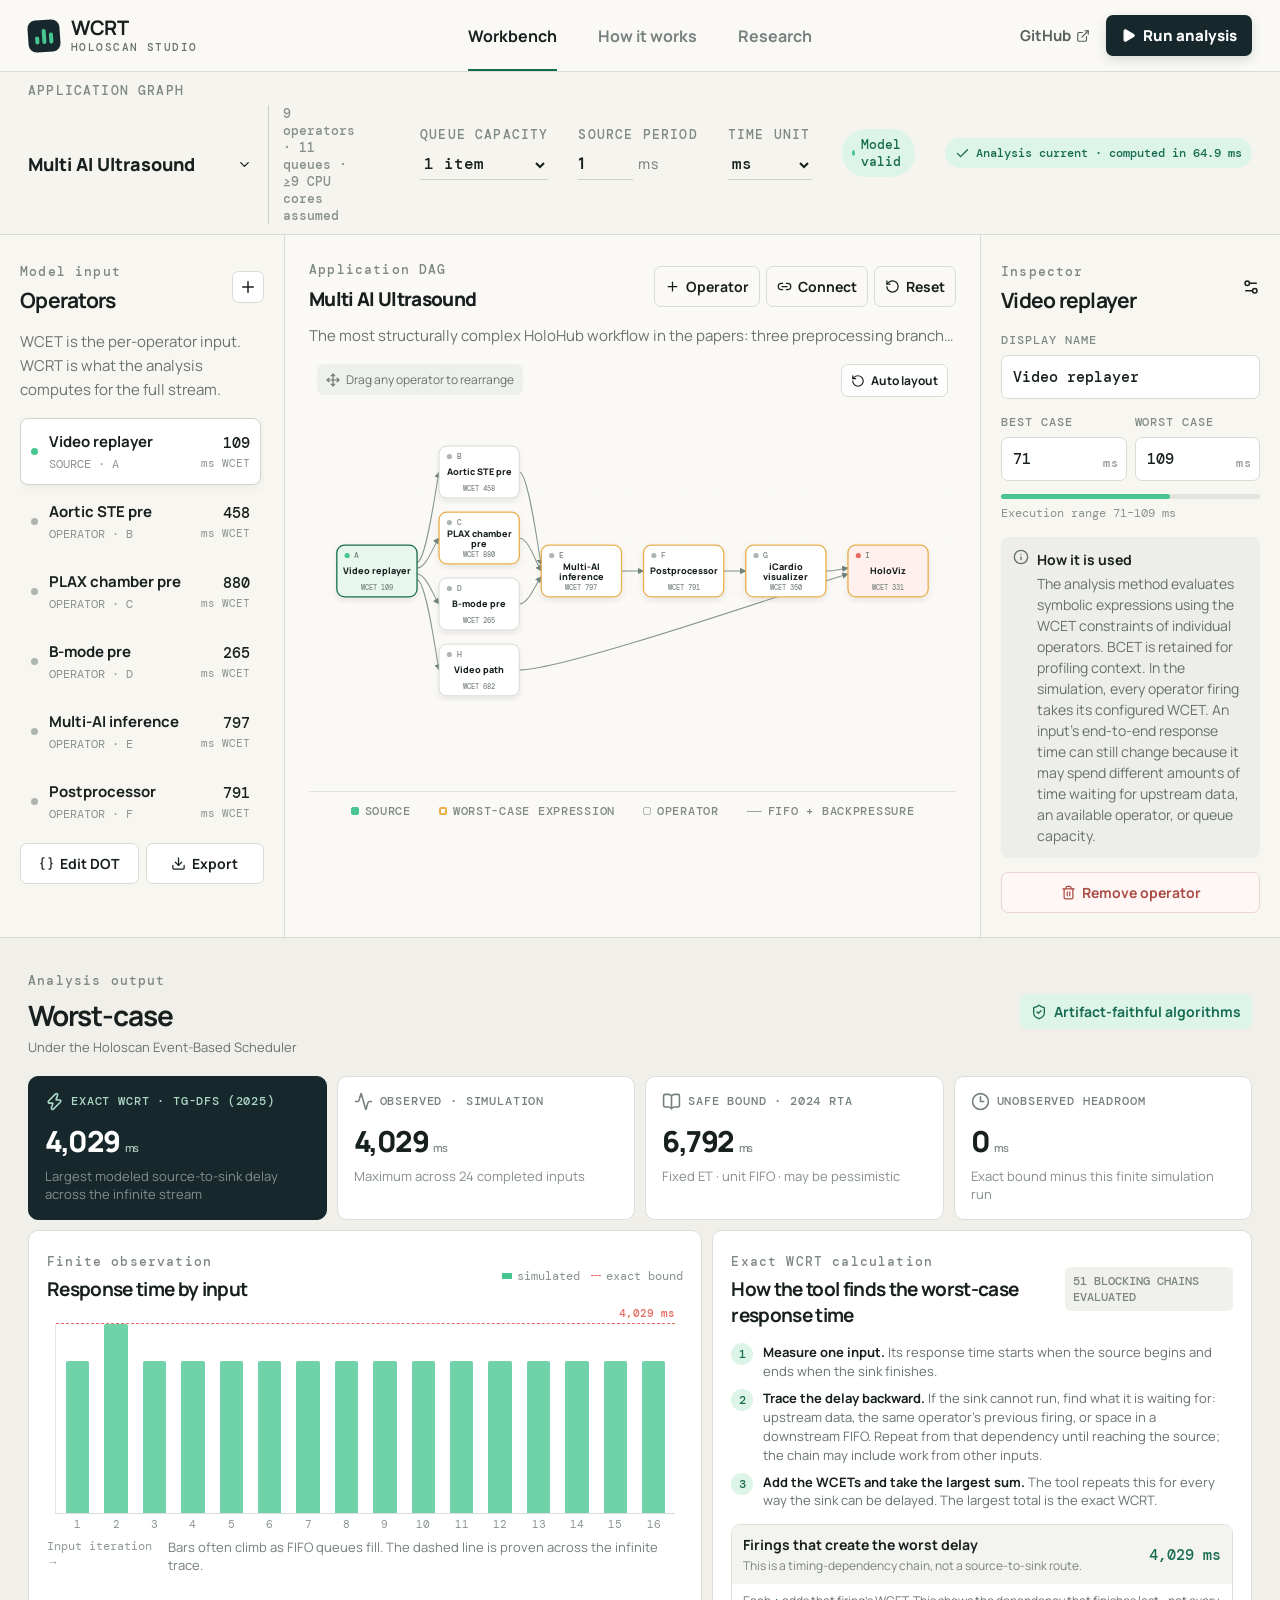
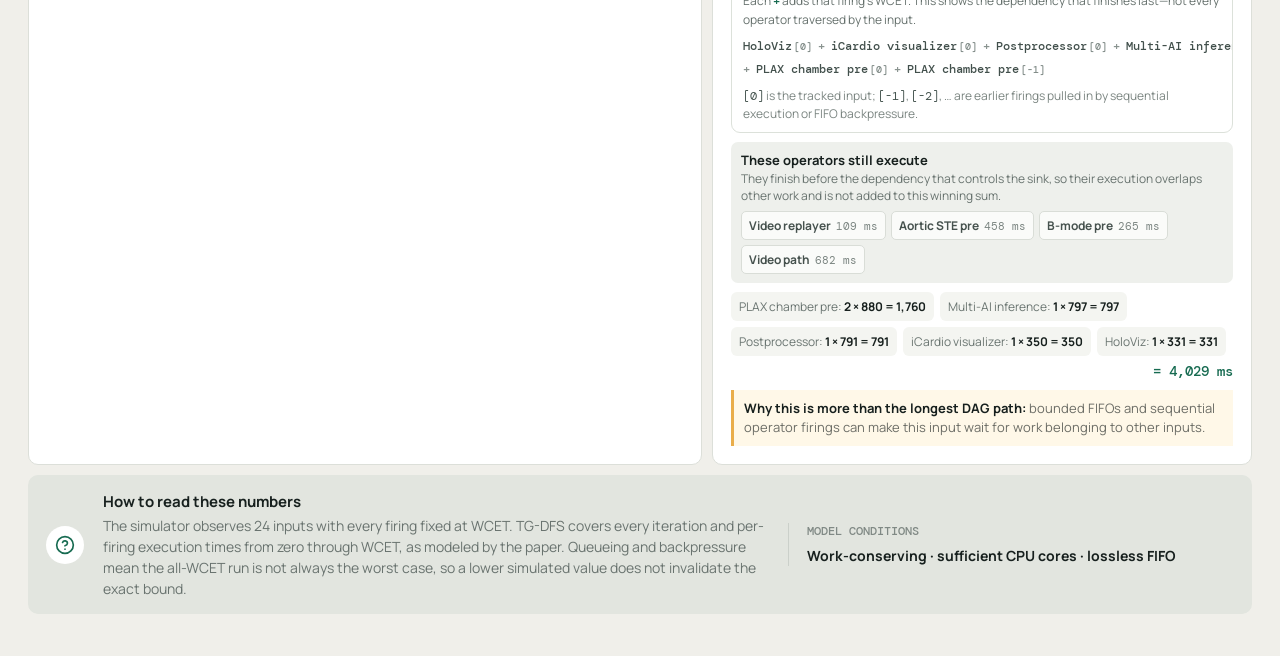
==== commit 374dc530: "Remove literal applicability wording" ====
--- a/index.html
+++ b/index.html
@@ -7,7 +7,7 @@
     <link rel="icon" href="/favicon.svg" type="image/svg+xml" />
     <meta name="description" content="Interactive response-time analysis for NVIDIA Holoscan application graphs." />
     <title>Holoscan WCRT Studio</title>
-    <script type="module" crossorigin src="/assets/index-BclsSXAO.js"></script>
+    <script type="module" crossorigin src="/assets/index-CsI5zied.js"></script>
     <link rel="stylesheet" crossorigin href="/assets/index-pRSes8Ed.css">
   </head>
   <body>
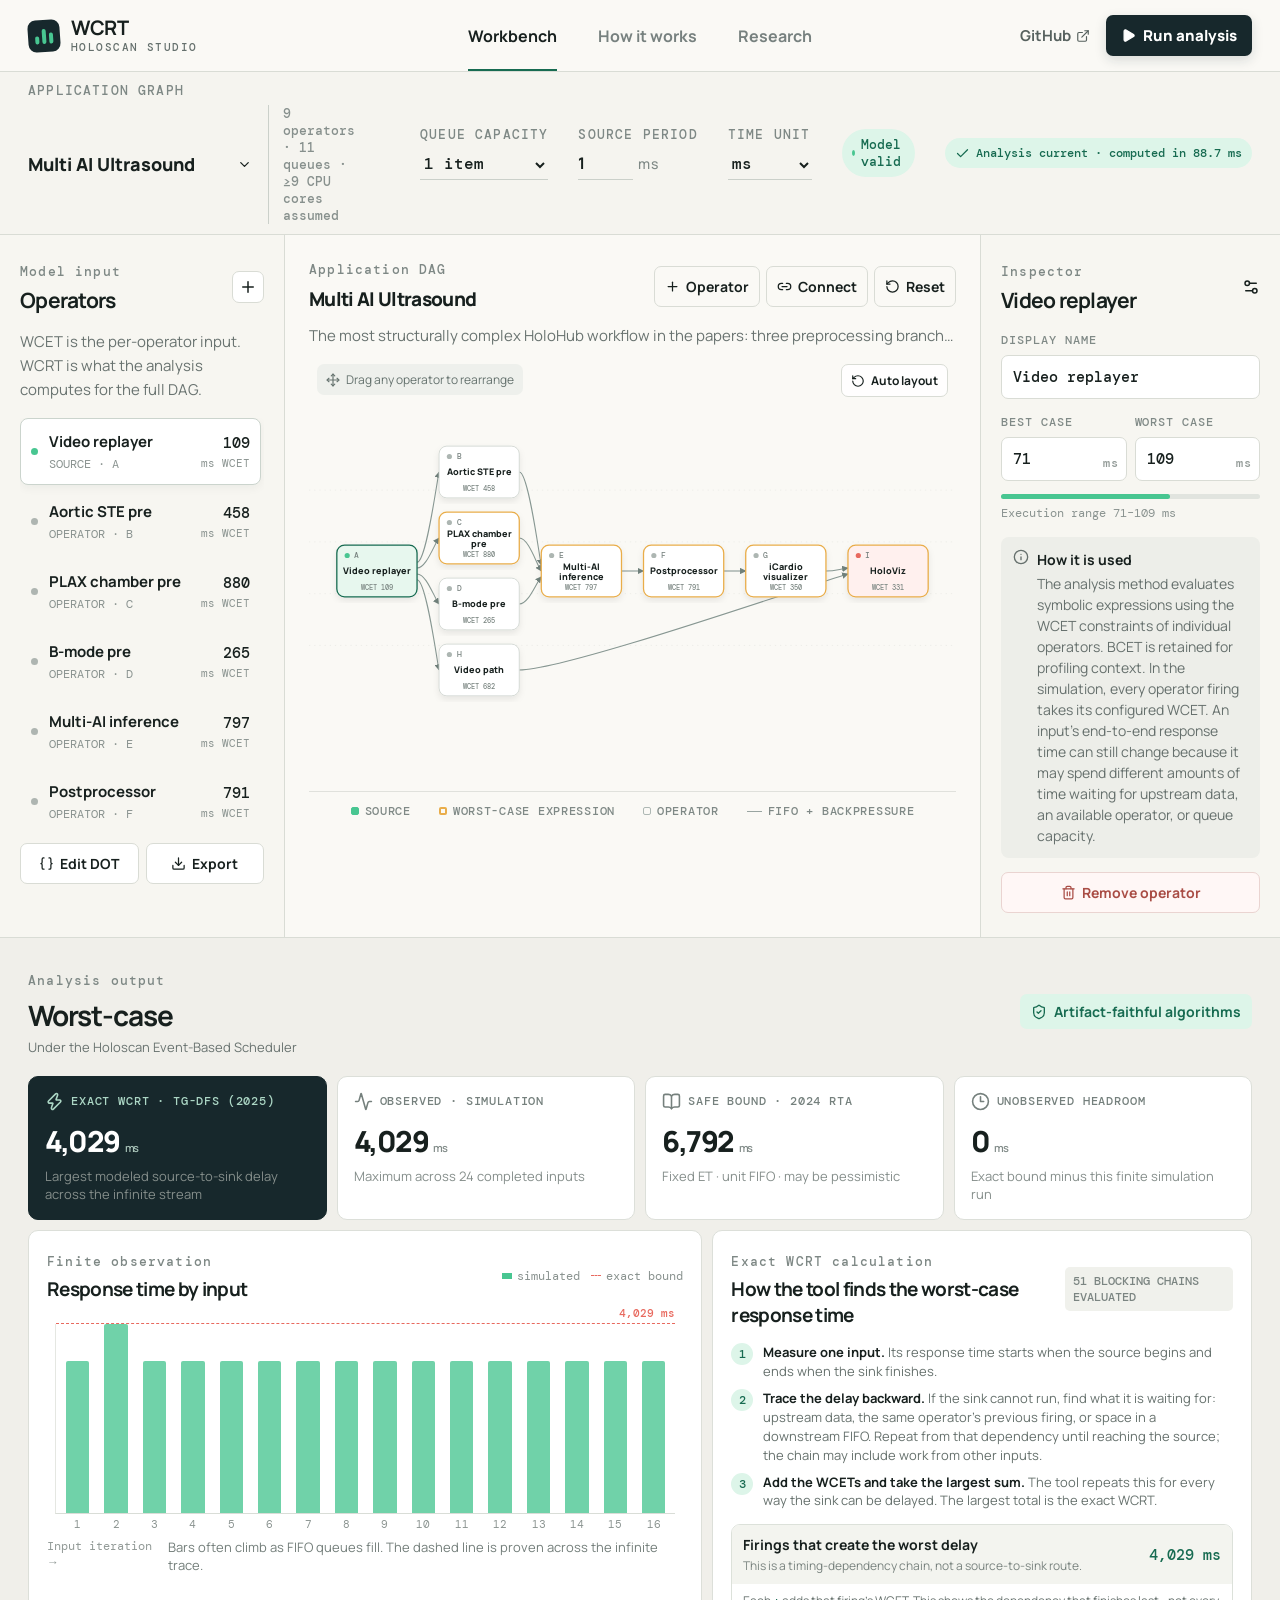
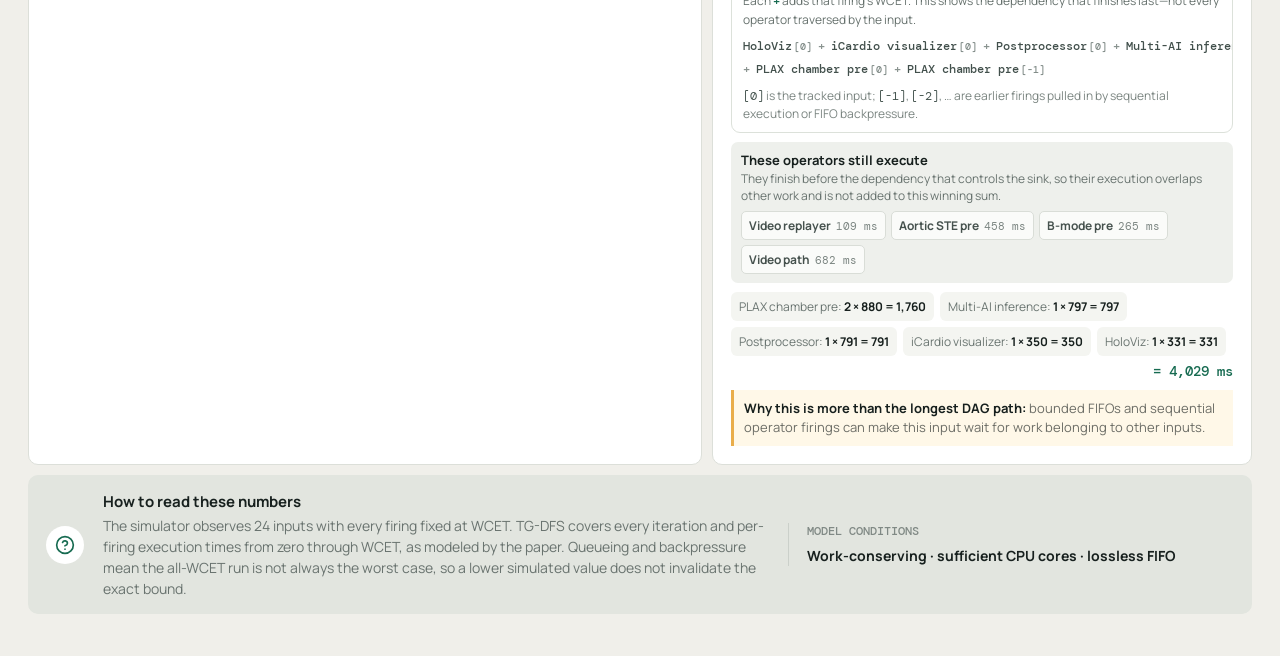
==== commit da692c41: "Describe WCRT across the full DAG" ====
--- a/index.html
+++ b/index.html
@@ -7,7 +7,7 @@
     <link rel="icon" href="/favicon.svg" type="image/svg+xml" />
     <meta name="description" content="Interactive response-time analysis for NVIDIA Holoscan application graphs." />
     <title>Holoscan WCRT Studio</title>
-    <script type="module" crossorigin src="/assets/index-CsI5zied.js"></script>
+    <script type="module" crossorigin src="/assets/index-xKp9xgNJ.js"></script>
     <link rel="stylesheet" crossorigin href="/assets/index-pRSes8Ed.css">
   </head>
   <body>
